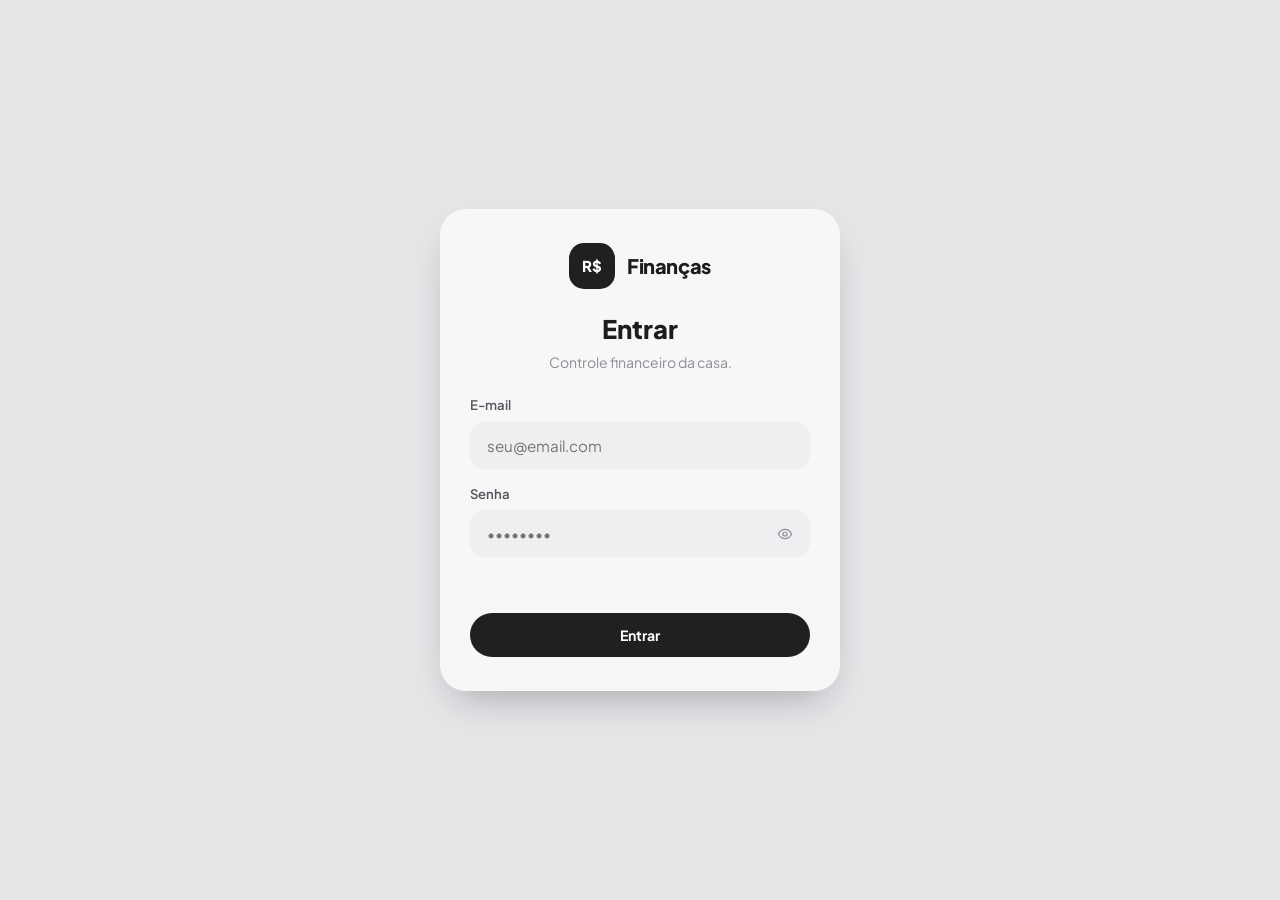
==== cartoes.html @ 2aeaa0dd "Nova identidade visual: pílula escura, painéis arredondados, cartões desenhados Painel no estilo da " ====
<!DOCTYPE html>
<html lang="pt-BR">
<head>
<meta charset="UTF-8">
<meta name="viewport" content="width=device-width, initial-scale=1.0">
<meta name="theme-color" content="#e6e6e9">
<link rel="icon" href="favicon.svg" type="image/svg+xml">
<title>Cartões | Finanças</title>
<script src="js/config.js?v=3"></script>
<script src="js/auth.js?v=3"></script>
<script>AUTH.requireAuth();</script>
<script src="js/theme.js?v=3"></script>
<link rel="stylesheet" href="css/app.css?v=3">
<script src="js/store.js?v=3"></script>
<script src="js/layout.js?v=3"></script>
</head>
<body>
<div class="app">
  <script>UI.sidebar('cartoes');</script>
  <main class="main">
    <script>UI.topbar('Cartões', { mes: true });</script>

    <section class="lanc-topo">
      <div class="lanc-total">
        <span class="lanc-total-rotulo" id="totalRotulo">Total em faturas</span>
        <strong id="totalValor">—</strong>
        <span class="lanc-total-sub" id="totalSub"></span>
      </div>
      <div class="lanc-acoes">
        <button type="button" class="btn btn-lime" id="btnNovo"><svg class="icon-sm"><use href="#i-mais"/></svg>Novo cartão</button>
      </div>
    </section>

    <p class="nota">A fatura do mês soma automaticamente os gastos (fixos e variáveis) pagos com cada cartão. Use o <strong>ajuste</strong> para o que não foi lançado (juros, anuidade, compra de outra pessoa…).</p>

    <section class="cartoes-grid" id="cartoes"></section>

    <section class="panel">
      <div class="panel-head"><h3 id="anoTitulo">Faturas do ano</h3><span class="panel-sub">Cartões + Pix, Dinheiro e Débito</span></div>
      <div class="report-table-wrap"><table class="report-table tabela-ano" id="tabelaAno"></table></div>
    </section>
  </main>
</div>
<script src="js/cartoes.js?v=3"></script>
</body>
</html>
---- css/app.css ----
/* Sistema Financeiro — identidade visual própria (referência "Fenco"): fundo cinza-claro,
   painéis claros bem arredondados, menu em pílula escura só com ícones, destaque azul-lavanda
   e amarelo-claro, gráficos em barras arredondadas. */
@import url('https://fonts.googleapis.com/css2?family=Plus+Jakarta+Sans:wght@400;500;600;700;800&display=swap');

:root{
  --bg:#e6e6e9;
  --painel:#f7f7f8;
  --painel-2:#efeff1;           /* blocos dentro de painéis, campos */
  --linha:#e2e2e6;
  --tinta:#1c1c1f;
  --tinta-2:#55555d;
  --suave:#8d8d96;
  --escuro:#202023;             /* pílula do menu, card escuro, botão principal */
  --escuro-tinta:#ffffff;
  --azul:#7f97d4;
  --azul-forte:#5d76bd;
  --azul-claro:#dfe5f6;
  --amarelo:#e7d88b;
  --amarelo-claro:#f5efd2;
  --rosa:#e7a3a3;
  --verde:#2f9e64;
  --verde-claro:#dcf2e6;
  --vermelho:#d65252;
  --vermelho-claro:#f8e1e1;
  --raio:26px;
  --raio-md:18px;
  --raio-sm:12px;
  --sombra:0 1px 2px rgba(20,20,30,.04), 0 10px 30px -18px rgba(20,20,30,.18);
  --sombra-alta:0 18px 40px -16px rgba(20,20,30,.35);
  color-scheme:light;
}
:root[data-theme="dark"]{
  --bg:#0f0f11;
  --painel:#1a1a1d;
  --painel-2:#232327;
  --linha:#2c2c31;
  --tinta:#f1f1f3;
  --tinta-2:#c3c3cb;
  --suave:#8e8e99;
  --escuro:#2a2a2f;
  --azul:#93a9e6;
  --azul-forte:#adbff0;
  --azul-claro:#262d42;
  --amarelo:#e3d27e;
  --amarelo-claro:#3a3624;
  --verde:#4fd18b;
  --verde-claro:#18352a;
  --vermelho:#ff7f7f;
  --vermelho-claro:#3b2022;
  --sombra:0 1px 2px rgba(0,0,0,.3), 0 10px 30px -18px rgba(0,0,0,.6);
  color-scheme:dark;
}

*{box-sizing:border-box;}
html,body{margin:0;padding:0;}
[hidden]{display:none !important;}
body{font-family:'Plus Jakarta Sans',system-ui,-apple-system,'Segoe UI',sans-serif;background:var(--bg);color:var(--tinta);font-size:15px;line-height:1.4;-webkit-font-smoothing:antialiased;}
h1,h2,h3,h4{margin:0;}
a{color:inherit;text-decoration:none;}
button{font-family:inherit;cursor:pointer;border:none;background:none;color:inherit;padding:0;}
input,select,textarea{font-family:inherit;font-size:.92rem;color:var(--tinta);}
ul,ol{margin:0;}
ul{list-style:none;padding:0;}
dl,dd{margin:0;}
.icon{width:20px;height:20px;flex-shrink:0;}
.icon-sm{width:16px;height:16px;flex-shrink:0;}
:focus-visible{outline:2.5px solid var(--azul-forte);outline-offset:2px;}

/* ================= ESTRUTURA ================= */
.cabecalho{
  position:sticky;top:0;z-index:30;display:flex;align-items:center;justify-content:space-between;gap:16px;
  padding:18px 28px 14px;background:var(--bg);
}
.marca{display:flex;align-items:center;gap:12px;}
.marca-logo{width:46px;height:46px;border-radius:15px;background:var(--escuro);color:#fff;display:flex;align-items:center;justify-content:center;flex-shrink:0;}
.marca-logo svg{width:24px;height:24px;}
.marca-texto{display:flex;flex-direction:column;line-height:1.15;}
.marca-texto small{font-size:.74rem;color:var(--suave);font-weight:500;}
.marca-texto strong{font-size:1.25rem;font-weight:800;letter-spacing:-.02em;}
.cabecalho-acoes{display:flex;align-items:center;gap:10px;}
.btn-redondo{width:44px;height:44px;border-radius:50%;border:1.5px solid var(--tinta);display:flex;align-items:center;justify-content:center;color:var(--tinta);transition:background .15s ease,color .15s ease;}
.btn-redondo:hover{background:var(--tinta);color:var(--bg);}
.avatar{width:46px;height:46px;border-radius:50%;background:var(--escuro);color:#fff;display:flex;align-items:center;justify-content:center;font-weight:800;font-size:1.05rem;flex-shrink:0;}

.app{display:grid;grid-template-columns:96px minmax(0,1fr);align-items:start;min-height:100vh;}
.cabecalho{grid-column:1/-1;}
/* Menu: pílula escura vertical, só ícones (nome aparece ao passar o mouse). */
.sidebar{position:sticky;top:84px;height:calc(100vh - 104px);width:96px;flex-shrink:0;display:flex;flex-direction:column;align-items:center;justify-content:space-between;padding:6px 0 0 28px;z-index:20;}
.pilula{background:var(--escuro);border-radius:999px;padding:8px;display:flex;flex-direction:column;gap:6px;box-shadow:var(--sombra-alta);}
.nav-link{position:relative;width:48px;height:48px;border-radius:50%;display:flex;align-items:center;justify-content:center;color:#b4b4bd;transition:background .15s ease,color .15s ease;}
.nav-link:hover{color:#fff;background:rgba(255,255,255,.08);}
.nav-link.active{background:#fff;color:#1c1c1f;}
.nav-link .icon{width:21px;height:21px;}
.nav-link .dica-nav{position:absolute;left:58px;top:50%;transform:translateY(-50%);background:var(--escuro);color:#fff;font-size:.78rem;font-weight:600;padding:6px 11px;border-radius:9px;white-space:nowrap;opacity:0;pointer-events:none;transition:opacity .15s ease;box-shadow:var(--sombra-alta);}
.nav-link:hover .dica-nav,.nav-link:focus-visible .dica-nav{opacity:1;}

.main{min-width:0;padding:6px 28px 60px 22px;}
.mais-grade{display:grid;grid-template-columns:repeat(3,1fr);gap:10px;}
.mais-item{display:flex;flex-direction:column;align-items:center;gap:8px;padding:16px 8px;border-radius:18px;background:var(--painel-2);font-size:.78rem;font-weight:700;text-align:center;}
.mais-item .icon{width:24px;height:24px;}
.mais-item.is-sair{color:var(--vermelho);background:var(--vermelho-claro);}

/* Título da página (com o seletor de mês à direita, no lugar da fileira de avatares da referência). */
.topbar{display:flex;align-items:center;justify-content:space-between;gap:16px;flex-wrap:wrap;margin-bottom:22px;}
.topbar-title h1{font-size:2.3rem;font-weight:800;letter-spacing:-.03em;line-height:1.1;}
.topbar-title h1 em{font-style:normal;color:var(--azul);}
.topbar-title p{margin:6px 0 0;color:var(--suave);font-size:.92rem;}
.topbar-actions{display:flex;align-items:center;gap:12px;flex-wrap:wrap;}

.mes-seletor{display:flex;align-items:center;gap:4px;background:var(--painel);border-radius:999px;padding:6px;box-shadow:var(--sombra);}
.mes-btn{width:40px;height:40px;border-radius:50%;display:flex;align-items:center;justify-content:center;color:var(--tinta-2);}
.mes-btn:hover{background:var(--painel-2);color:var(--tinta);}
.mes-atual{position:relative;min-width:140px;text-align:center;font-weight:700;font-size:.95rem;cursor:pointer;padding:0 6px;}
.mes-atual input{position:absolute;inset:0;opacity:0;cursor:pointer;width:100%;}

.pessoas-pilula{display:flex;align-items:center;gap:6px;background:var(--painel);border-radius:999px;padding:6px 8px;box-shadow:var(--sombra);}
.pessoa-bolha{width:40px;height:40px;border-radius:50%;display:flex;align-items:center;justify-content:center;font-weight:800;font-size:.9rem;color:#1c1c1f;border:2.5px solid var(--painel);}
.pessoa-bolha + .pessoa-bolha{margin-left:-14px;}

/* Barra inferior (celular) */
.nav-baixo{display:none;}

/* ================= PAINÉIS ================= */
.panel{background:var(--painel);border-radius:var(--raio);padding:24px;box-shadow:var(--sombra);min-width:0;}
.main > .panel,.main > section{margin-bottom:18px;}
.panel-head{display:flex;flex-wrap:wrap;align-items:center;justify-content:space-between;gap:10px;margin-bottom:18px;}
.panel-head h3{font-size:1.02rem;font-weight:700;}
.panel-sub{font-size:.78rem;color:var(--suave);font-weight:500;}
.plain-link{font-size:.8rem;color:var(--suave);font-weight:700;}
.plain-link:hover{color:var(--tinta);}
.grid-2{display:grid;grid-template-columns:1.5fr 1fr;gap:18px;}
.grid-2 > *{min-width:0;}
.grid-2-igual{grid-template-columns:1fr 1fr;}
.nota{font-size:.86rem;color:var(--tinta-2);margin:0 0 14px;line-height:1.55;}
.vazio-curto{font-size:.85rem;color:var(--suave);margin:4px 0;}
.vazio-curto a{color:var(--tinta);text-decoration:underline;}
.txt-verde{color:var(--verde);}
.txt-vermelho{color:var(--vermelho);}
.forte{font-weight:700;}
.sub-titulo{font-size:.76rem;font-weight:700;text-transform:uppercase;letter-spacing:.05em;color:var(--suave);margin:4px 0 10px;}
.botoes-linha{display:flex;flex-wrap:wrap;gap:10px;margin-top:10px;}
.empty-state{display:flex;flex-direction:column;align-items:center;justify-content:center;gap:14px;padding:56px 20px;color:var(--suave);text-align:center;font-size:.9rem;}
.empty-state .icon{width:40px;height:40px;color:var(--linha);}
.empty-state strong{color:var(--tinta);}

/* Cards de número (telas internas) */
.stat-grid{display:grid;grid-template-columns:repeat(4,1fr);gap:18px;margin-bottom:18px;}
.stat-card{background:var(--painel);border-radius:var(--raio);padding:22px;box-shadow:var(--sombra);display:flex;flex-direction:column;gap:14px;min-height:150px;color:inherit;}
.stat-card.is-accent{background:var(--escuro);color:#fff;}
.stat-card.is-accent .stat-label,.stat-card.is-accent .stat-sub{color:#a9a9b3;}
.stat-card.is-clickable{transition:transform .15s ease;}
.stat-card.is-clickable:hover{transform:translateY(-3px);}
.stat-icon{width:44px;height:44px;border-radius:50%;display:flex;align-items:center;justify-content:center;background:var(--painel-2);color:var(--tinta);}
.stat-card.is-accent .stat-icon{background:#fff;color:#1c1c1f;}
.stat-icon.is-blue{background:var(--azul-claro);color:var(--azul-forte);}
.stat-icon.is-green{background:var(--verde-claro);color:var(--verde);}
.stat-icon.is-red{background:var(--vermelho-claro);color:var(--vermelho);}
.stat-value{font-size:1.6rem;font-weight:800;letter-spacing:-.02em;}
.stat-label{font-size:.82rem;color:var(--suave);font-weight:500;}
.stat-sub{font-size:.74rem;color:var(--suave);font-weight:600;margin-top:2px;}
.stat-sub.is-ok{color:var(--verde);}
.stat-sub.is-pending{color:var(--vermelho);}

/* ================= BOTÕES E CAMPOS ================= */
.btn{display:inline-flex;align-items:center;justify-content:center;gap:8px;padding:12px 22px;border-radius:999px;font-weight:700;font-size:.88rem;transition:transform .15s ease,box-shadow .15s ease,background .15s ease;min-height:44px;}
.btn:hover{transform:translateY(-1px);}
.btn-primary,.btn-lime{background:var(--escuro);color:#fff;}
:root[data-theme="dark"] .btn-lime{background:var(--azul);color:#14161d;}
.btn-outline{background:var(--painel);color:var(--tinta);border:1.5px solid var(--linha);}
.btn-outline:hover{border-color:var(--tinta);}
.btn-danger{background:var(--vermelho-claro);color:var(--vermelho);}
.btn-claro{background:#fff;color:#1c1c1f;}
.btn-sm{padding:8px 16px;font-size:.8rem;min-height:38px;}
.btn:disabled{opacity:.5;cursor:not-allowed;transform:none;}
.link-btn{font-weight:700;text-decoration:underline;color:var(--tinta);}

.field{display:flex;flex-direction:column;gap:7px;font-size:.82rem;font-weight:600;color:var(--tinta-2);}
.field input,.field select,.field textarea{padding:13px 16px;border-radius:14px;border:1.5px solid transparent;background:var(--painel-2);font-size:.95rem;transition:border-color .15s ease,background .15s ease;}
.field input:focus,.field select:focus,.field textarea:focus{outline:none;border-color:var(--azul);background:var(--painel);}
.field-full{grid-column:1/-1;}
.field-hint{font-size:.74rem;color:var(--suave);font-weight:500;}
.form-grid{display:grid;grid-template-columns:1fr 1fr;gap:16px;}
.checkbox-field{display:flex;align-items:center;gap:10px;font-weight:600;font-size:.9rem;}
.checkbox-field input{width:18px;height:18px;accent-color:var(--azul-forte);}
.form-actions{display:flex;flex-wrap:wrap;align-items:center;justify-content:space-between;gap:10px;}
.form-actions-right{display:flex;flex-wrap:wrap;gap:10px;margin-left:auto;}
.password-field{position:relative;}
.password-field input{width:100%;padding-right:46px;}
.password-toggle{position:absolute;right:8px;top:50%;transform:translateY(-50%);width:34px;height:34px;border-radius:50%;display:flex;align-items:center;justify-content:center;color:var(--suave);}

.scope-toggle{display:inline-flex;background:var(--painel);border-radius:999px;padding:4px;gap:2px;box-shadow:var(--sombra);}
.scope-btn{padding:9px 18px;border-radius:999px;font-size:.82rem;font-weight:700;color:var(--suave);}
.scope-btn.active{background:var(--escuro);color:#fff;}

/* ================= COMPONENTES DO PAINEL ================= */
.painel-grade{display:grid;grid-template-columns:1.25fr 1fr 1fr;gap:18px;margin-bottom:18px;}
.painel-grade-2{display:grid;grid-template-columns:1.25fr 1fr;gap:18px;margin-bottom:18px;}
.painel-grade > *,.painel-grade-2 > *{min-width:0;}
.painel-grade > .panel{display:flex;flex-direction:column;}
.painel-grade .saldo-baixo{margin-top:auto;}
.painel-grade .medidor{margin-top:auto;}
.coluna{display:flex;flex-direction:column;gap:18px;min-width:0;}

.saldo-valor{display:flex;align-items:baseline;gap:10px;flex-wrap:wrap;margin:-4px 0 16px;}
.saldo-valor strong{font-size:2.3rem;font-weight:800;letter-spacing:-.03em;line-height:1;}
.saldo-valor span{font-size:.78rem;color:var(--suave);}
.saldo-baixo{display:flex;align-items:flex-end;justify-content:space-between;gap:16px;}
.saldo-tendencia{display:flex;flex-direction:column;gap:6px;font-size:.76rem;color:var(--suave);max-width:140px;}
.saldo-tendencia svg{width:70px;height:26px;color:var(--tinta-2);}
.variacao{display:inline-flex;align-items:center;gap:6px;font-weight:700;color:var(--tinta);font-size:.8rem;}
.variacao i{width:22px;height:22px;border-radius:50%;border:1.5px solid currentColor;display:inline-flex;align-items:center;justify-content:center;font-style:normal;font-size:.72rem;}
.variacao.is-baixa{color:var(--vermelho);}
.variacao.is-alta{color:var(--verde);}

/* Barras arredondadas (pílulas) */
.pilulas{display:flex;align-items:flex-end;gap:9px;height:96px;}
.pilula-col{display:flex;flex-direction:column;align-items:center;gap:6px;flex:1;min-width:22px;height:100%;justify-content:flex-end;cursor:default;}
.pilula-barra{width:100%;max-width:24px;border-radius:999px;background:var(--azul);opacity:.55;min-height:8px;transition:height .4s ease;}
.pilula-col.is-atual .pilula-barra{opacity:1;background:var(--azul-forte);}
.pilula-col span{font-size:.68rem;color:var(--suave);font-weight:600;}

/* Gráfico do ano: par de pílulas por mês */
.ano-grafico{display:flex;align-items:flex-end;gap:10px;height:220px;padding-top:10px;}
.ano-mes{flex:1;display:flex;flex-direction:column;align-items:center;gap:8px;height:100%;justify-content:flex-end;min-width:0;cursor:pointer;border-radius:14px;padding:6px 0;}
.ano-mes:hover{background:var(--painel-2);}
.ano-mes.is-atual{background:var(--painel-2);}
.ano-par{display:flex;align-items:flex-end;gap:4px;height:100%;width:100%;justify-content:center;}
.ano-par i{display:block;width:40%;max-width:16px;border-radius:999px;min-height:6px;}
.ano-par i.r{background:var(--azul);}
.ano-par i.d{background:var(--amarelo);}
.ano-mes span{font-size:.7rem;color:var(--suave);font-weight:600;}
.legenda-linha{display:flex;gap:16px;flex-wrap:wrap;font-size:.78rem;color:var(--tinta-2);font-weight:600;}
.legenda-linha i{display:inline-block;width:10px;height:10px;border-radius:50%;margin-right:6px;vertical-align:-1px;}

/* Medidor meia-lua */
.medidor{position:relative;width:100%;max-width:230px;margin:6px auto 0;}
.medidor svg{width:100%;display:block;}
.medidor-centro{position:absolute;left:0;right:0;bottom:2px;text-align:center;}
.medidor-centro strong{display:block;font-size:2rem;font-weight:800;letter-spacing:-.03em;line-height:1;}
.medidor-centro span{font-size:.76rem;color:var(--suave);}
.legenda-pontos{display:flex;flex-direction:column;gap:5px;font-size:.78rem;color:var(--tinta-2);margin-bottom:6px;}
.legenda-pontos i{display:inline-block;width:8px;height:8px;border-radius:50%;margin-right:8px;}

/* Últimos lançamentos */
.ultimos li{display:flex;align-items:center;gap:14px;padding:11px 0;}
.ultimos li + li{border-top:1px solid var(--linha);}
.ultimo-icone{width:44px;height:44px;border-radius:50%;background:var(--painel-2);display:flex;align-items:center;justify-content:center;font-size:1.15rem;flex-shrink:0;}
.ultimo-info{flex:1;min-width:0;display:flex;flex-direction:column;gap:2px;}
.ultimo-info strong{font-size:.95rem;font-weight:700;overflow:hidden;text-overflow:ellipsis;white-space:nowrap;}
.ultimo-info span{font-size:.75rem;color:var(--suave);}
.ultimo-valor{font-weight:800;font-size:1rem;white-space:nowrap;}
.ultimo-valor.is-receita{color:var(--verde);}

/* Despesas & receitas (percentuais + barras) */
.dr-numeros{display:flex;justify-content:space-between;gap:10px;margin-bottom:14px;}
.dr-numeros strong{display:block;font-size:2.1rem;font-weight:800;letter-spacing:-.03em;line-height:1.05;}
.dr-numeros span{font-size:.76rem;color:var(--suave);}
.dr-numeros > div:last-child{text-align:right;}
.dr-barras{display:flex;gap:8px;height:20px;}
.dr-barras i{display:block;border-radius:999px;min-width:14px;}

/* Card escuro (reserva) */
.card-escuro{background:var(--escuro);color:#fff;border-radius:var(--raio);padding:20px 22px;display:flex;align-items:center;justify-content:space-between;gap:14px;box-shadow:var(--sombra-alta);}
.card-escuro-texto{display:flex;gap:14px;align-items:center;min-width:0;}
.card-escuro-texto svg{width:26px;height:26px;flex-shrink:0;}
.card-escuro strong{display:block;font-size:1.02rem;}
.card-escuro span{font-size:.76rem;color:#a9a9b3;}

/* Listas com barras (categorias, pessoas, formas) */
.barras{display:flex;flex-direction:column;gap:16px;}
.barra-topo{display:flex;align-items:center;justify-content:space-between;gap:10px;font-size:.9rem;margin-bottom:8px;}
.barra-topo span{display:flex;align-items:center;gap:9px;min-width:0;}
.barra-topo strong{white-space:nowrap;}
.barra-item.is-simples .barra-topo{margin-bottom:0;padding-top:12px;border-top:1px solid var(--linha);}
.barra-trilho{height:12px;border-radius:999px;background:var(--painel-2);overflow:hidden;}
.barra-trilho.is-escuro{background:rgba(255,255,255,.22);height:8px;}
.barra-cheia{height:100%;border-radius:999px;background:var(--azul);transition:width .4s ease;}
.barra-trilho.is-escuro .barra-cheia{background:#fff;}
.barra-cheia.is-verde{background:var(--amarelo);}
.barra-cheia.is-alerta{background:var(--vermelho) !important;}
.barra-rodape{font-size:.74rem;color:var(--suave);margin-top:6px;}
.mini-avatar{width:28px;height:28px;border-radius:50%;background:var(--azul-claro);color:var(--azul-forte);display:inline-flex;align-items:center;justify-content:center;font-size:.74rem;font-weight:800;flex-shrink:0;}
.total-linha{display:flex;justify-content:space-between;font-weight:700;padding:12px 16px;background:var(--painel-2);border-radius:14px;font-size:.92rem;}

.resumo-grid{display:grid;grid-template-columns:repeat(auto-fill,minmax(190px,1fr));gap:10px;}
.resumo-item{display:flex;flex-direction:column;gap:4px;background:var(--painel-2);border-radius:var(--raio-md);padding:15px 18px;}
.resumo-item span{font-size:.76rem;color:var(--suave);font-weight:600;}
.resumo-item strong{font-size:1.15rem;font-weight:800;}
.resumo-item.is-verde strong{color:var(--verde);}
.resumo-item.is-vermelho strong{color:var(--vermelho);}
.resumo-item.is-destaque{background:var(--escuro);}
.resumo-item.is-destaque span{color:#a9a9b3;}
.resumo-item.is-destaque strong{color:#fff;}

.aviso-vazio{display:flex;flex-wrap:wrap;align-items:center;justify-content:space-between;gap:12px 20px;background:var(--painel);border:1.5px dashed var(--linha);border-radius:var(--raio);padding:18px 22px;margin-bottom:18px;}
.aviso-vazio strong{display:block;font-size:.95rem;}
.aviso-vazio span{font-size:.84rem;color:var(--suave);}
.aviso-acoes{display:flex;gap:8px;flex-wrap:wrap;}
.aviso-inline{background:var(--amarelo-claro);color:var(--tinta);border-radius:14px;padding:12px 16px;font-size:.84rem;}
.aviso-ok{background:var(--verde-claro);color:var(--verde);border-radius:14px;padding:13px 16px;font-weight:700;font-size:.9rem;}
.aviso-ok a{text-decoration:underline;}

/* ================= CARTÕES (desenho de cartão de verdade) ================= */
.cc{position:relative;aspect-ratio:1.586;width:100%;border-radius:22px;padding:7% 7.5%;display:flex;flex-direction:column;justify-content:space-between;overflow:hidden;color:#fff;isolation:isolate;box-shadow:0 18px 30px -18px rgba(20,20,40,.55);font-family:'Plus Jakarta Sans',sans-serif;container-type:inline-size;}
.cc::before,.cc::after{content:'';position:absolute;border-radius:50%;z-index:-1;}
.cc-topo,.cc-base{display:flex;align-items:flex-start;justify-content:space-between;gap:8px;}
.cc-base{align-items:flex-end;}
.cc-emissor{font-size:6.2cqw;font-weight:800;letter-spacing:-.02em;line-height:1;}
.cc-emissor small{display:block;font-size:3.2cqw;font-weight:600;letter-spacing:.02em;opacity:.85;margin-top:3px;}
.cc-tag{font-size:3cqw;font-weight:700;letter-spacing:.12em;text-transform:uppercase;opacity:.9;}
.cc-chip{width:13cqw;height:10cqw;border-radius:2.2cqw;background:linear-gradient(135deg,#f4dc8a 0%,#d9b450 45%,#f3d983 55%,#c79c33 100%);position:relative;margin-top:2cqw;}
.cc-chip::after{content:'';position:absolute;inset:22% 30%;border:1px solid rgba(110,80,10,.45);border-radius:2px;}
.cc-numero{font-size:5.4cqw;letter-spacing:.14em;font-weight:600;word-spacing:.4em;opacity:.95;font-variant-numeric:tabular-nums;}
.cc-info{display:flex;flex-direction:column;gap:1.5cqw;min-width:0;}
.cc-info small{font-size:3cqw;opacity:.75;font-weight:600;}
.cc-info strong{font-size:4.6cqw;font-weight:700;white-space:nowrap;overflow:hidden;text-overflow:ellipsis;}
.cc-bandeira{flex-shrink:0;display:flex;align-items:center;}
.cc-master{display:flex;}
.cc-master i{width:9cqw;height:9cqw;border-radius:50%;display:block;}
.cc-master i:first-child{background:#eb001b;}
.cc-master i:last-child{background:#f79e1b;margin-left:-3.6cqw;opacity:.92;}
.cc-visa{font-size:8cqw;font-weight:800;font-style:italic;letter-spacing:-.03em;line-height:1;}
.cc-elo{font-size:6.5cqw;font-weight:800;letter-spacing:-.02em;}

/* Nubank — roxo */
.cc-nubank{background:linear-gradient(135deg,#9a24e4 0%,#820ad1 45%,#5f0597 100%);}
.cc-nubank::before{width:90%;height:150%;right:-45%;top:-30%;background:rgba(255,255,255,.07);}
.cc-nubank .cc-emissor{font-size:9.5cqw;letter-spacing:-.05em;font-weight:800;}
/* Ourocard — amarelo do Banco do Brasil com azul */
.cc-ourocard{background:linear-gradient(135deg,#ffe94a 0%,#f8d81c 50%,#e9c100 100%);color:#2a3a8f;}
.cc-ourocard::before{width:80%;height:140%;left:-30%;bottom:-70%;background:rgba(70,94,255,.12);}
.cc-ourocard::after{width:40%;height:65%;right:-12%;top:-20%;background:rgba(255,255,255,.35);}
.cc-ourocard .cc-visa{color:#1a2a7a;}
/* Smiles Gold — dourado metálico com laranja Smiles */
.cc-smiles{background:linear-gradient(130deg,#b8862c 0%,#e7c46f 30%,#f6e2a3 48%,#d4a74c 66%,#9e7020 100%);color:#3a2a08;}
.cc-smiles::before{width:120%;height:60%;left:-10%;top:30%;background:rgba(255,255,255,.18);transform:rotate(-12deg);border-radius:40%;}
.cc-smiles .cc-emissor{color:#ff6a00;font-size:8.5cqw;text-transform:lowercase;letter-spacing:-.04em;}
.cc-smiles .cc-emissor small{color:#5a420f;text-transform:none;}
.cc-smiles .cc-tag{color:#4a3408;}
/* Azul (padrão da referência) */
.cc-azul{background:linear-gradient(135deg,#9db1e4 0%,#7f97d4 55%,#6a83c5 100%);}
.cc-azul::before{width:95%;height:150%;right:-40%;top:-40%;background:rgba(255,255,255,.14);}
.cc-azul::after{width:70%;height:110%;right:-25%;top:25%;background:rgba(255,255,255,.1);}
/* Grafite */
.cc-grafite{background:linear-gradient(135deg,#3a3a40 0%,#202023 100%);}
.cc-grafite::before{width:90%;height:150%;right:-45%;top:-30%;background:rgba(255,255,255,.06);}

.cc-carrossel{display:flex;flex-direction:column;gap:12px;height:100%;}
.cc-carrossel .cc{flex:0 0 auto;}
.cc-pontos{display:flex;justify-content:center;gap:6px;}
.cc-pontos button{width:8px;height:8px;border-radius:999px;background:var(--linha);transition:width .2s ease,background .2s ease;}
.cc-pontos button.ativo{width:22px;background:var(--tinta);}

.cartoes-grid,.metas-grid{display:grid;grid-template-columns:repeat(auto-fill,minmax(310px,1fr));gap:18px;margin-bottom:18px;}
.cartoes-vazio{grid-column:1/-1;}
.cartao-card{background:var(--painel);border-radius:var(--raio);box-shadow:var(--sombra);padding:14px 14px 18px;display:flex;flex-direction:column;gap:16px;}
.cartao-uso{padding:0 6px;display:flex;flex-direction:column;gap:7px;}
.cartao-uso-topo{display:flex;justify-content:space-between;font-size:.8rem;color:var(--suave);font-weight:600;}
.cartao-detalhe{padding:0 6px;display:flex;flex-direction:column;gap:9px;}
.cartao-detalhe div,.meta-numeros div{display:flex;justify-content:space-between;gap:10px;font-size:.86rem;}
.cartao-detalhe dt,.meta-numeros dt{color:var(--suave);}
.cartao-detalhe dd,.meta-numeros dd{font-weight:700;}
.cartao-acoes{display:flex;flex-wrap:wrap;gap:8px;padding:0 6px;}
.estilos-cartao{display:grid;grid-template-columns:repeat(auto-fill,minmax(96px,1fr));gap:10px;}
.estilo-opcao{border:2px solid transparent;border-radius:16px;padding:4px;cursor:pointer;display:flex;flex-direction:column;gap:5px;font-size:.72rem;font-weight:700;text-align:center;color:var(--tinta-2);}
.estilo-opcao input{position:absolute;opacity:0;pointer-events:none;}
.estilo-opcao .cc{border-radius:10px;padding:8%;box-shadow:none;}
.estilo-opcao:has(input:checked){border-color:var(--azul-forte);color:var(--tinta);}

/* ================= LANÇAMENTOS ================= */
.lanc-topo{display:flex;flex-wrap:wrap;align-items:flex-end;justify-content:space-between;gap:16px;margin-bottom:18px;}
.lanc-total{display:flex;flex-direction:column;gap:3px;}
.lanc-total-rotulo{font-size:.82rem;color:var(--suave);font-weight:600;}
.lanc-total strong{font-size:2.2rem;font-weight:800;letter-spacing:-.03em;line-height:1.1;}
.lanc-total-sub{font-size:.8rem;color:var(--suave);}
.lanc-acoes{display:flex;flex-wrap:wrap;align-items:center;gap:10px;}
.grupo{padding:20px 20px 8px;}
.grupo + .grupo{margin-top:14px;}
.grupo-head{display:flex;align-items:center;gap:13px;margin-bottom:6px;}
.grupo-icone{width:46px;height:46px;border-radius:50%;background:var(--painel-2);display:flex;align-items:center;justify-content:center;font-size:1.2rem;flex-shrink:0;}
.grupo-icone.is-avatar{background:var(--azul-claro);color:var(--azul-forte);font-size:.95rem;font-weight:800;}
.grupo-nome{flex:1;min-width:0;display:flex;flex-direction:column;}
.grupo-nome strong{font-size:1rem;}
.grupo-nome span{font-size:.75rem;color:var(--suave);}
.grupo-total{font-size:1.15rem;font-weight:800;white-space:nowrap;}
.lanc-lista li + li{border-top:1px solid var(--linha);}
.lanc-item{width:100%;display:flex;align-items:center;gap:12px;padding:12px 6px;text-align:left;border-radius:14px;min-height:58px;}
.lanc-item:hover{background:var(--painel-2);}
.lanc-desc{flex:1;min-width:0;display:flex;flex-direction:column;gap:2px;}
.lanc-desc strong{font-size:.92rem;font-weight:600;overflow:hidden;text-overflow:ellipsis;white-space:nowrap;}
.lanc-desc span{font-size:.75rem;color:var(--suave);}
.lanc-valor{font-weight:800;white-space:nowrap;font-variant-numeric:tabular-nums;}
.lanc-editar{color:var(--linha);}
.lanc-item:hover .lanc-editar{color:var(--tinta-2);}

/* ================= TABELAS ================= */
.report-table-wrap{overflow-x:auto;-webkit-overflow-scrolling:touch;}
.report-table{width:100%;border-collapse:collapse;font-size:.86rem;}
.report-table th{text-align:left;padding:10px 12px;color:var(--suave);font-weight:700;font-size:.72rem;text-transform:uppercase;letter-spacing:.04em;border-bottom:1.5px solid var(--linha);white-space:nowrap;}
.report-table td{padding:12px;border-bottom:1px solid var(--linha);}
.report-table tbody tr:last-child td{border-bottom:none;}
.report-table tfoot td{font-weight:800;border-top:1.5px solid var(--linha);}
.report-table .num{text-align:right;font-variant-numeric:tabular-nums;}
.report-empty{text-align:center;color:var(--suave);padding:30px 14px !important;}
.tabela-ano{min-width:980px;}
.tabela-ano th,.tabela-ano td{padding:11px 9px;white-space:nowrap;}
.tabela-ano td.num{color:var(--suave);}
.tabela-ano td.tem-valor,.tabela-ano td.forte{color:var(--tinta);}
.tabela-ano td[data-mes]{cursor:pointer;border-radius:8px;}
.tabela-ano td[data-mes]:hover{background:var(--azul-claro);}
.col-nome{font-weight:700;position:sticky;left:0;background:var(--painel);z-index:1;}
.tabela-reserva{min-width:560px;}
.tabela-reserva tr.is-projecao td{color:var(--suave);}
.tabela-reserva tr.is-atual td{background:var(--azul-claro);}
.tag{display:inline-block;font-size:.62rem;font-weight:800;text-transform:uppercase;letter-spacing:.04em;background:var(--painel-2);color:var(--suave);padding:3px 8px;border-radius:999px;margin-left:6px;vertical-align:middle;}
.input-tabela{width:116px;text-align:right;padding:9px 12px;border-radius:12px;border:1.5px solid transparent;background:var(--painel-2);font-variant-numeric:tabular-nums;}
.input-tabela:focus{outline:none;border-color:var(--azul);background:var(--painel);}

/* ================= OUTRAS TELAS ================= */
.meta-card{display:flex;flex-direction:column;gap:14px;}
.meta-numeros{display:grid;grid-template-columns:1fr 1fr;gap:9px 20px;}
.form-linha{margin-bottom:16px;}
.progresso-meta{display:flex;flex-direction:column;gap:7px;font-size:.82rem;color:var(--suave);font-weight:600;}
.progresso-meta .barra-trilho{height:16px;}
.calc{margin-bottom:16px;}
.calc-resultado{background:var(--escuro);color:#fff;border-radius:var(--raio-md);padding:20px 22px;display:flex;flex-direction:column;gap:4px;}
.calc-resultado span{font-size:.8rem;color:#a9a9b3;font-weight:600;}
.calc-resultado strong{font-size:1.8rem;font-weight:800;color:var(--amarelo);}
.calc-resultado small{font-size:.78rem;color:#cfcfd6;}
.dicas{padding-left:20px;display:flex;flex-direction:column;gap:12px;font-size:.9rem;line-height:1.6;color:var(--tinta-2);}
.dicas strong{color:var(--tinta);}
.arquivo-btn{cursor:pointer;}
.previa{margin-top:16px;display:flex;flex-direction:column;gap:12px;}
.previa .report-table{min-width:520px;}
.lista-edit{display:flex;flex-direction:column;gap:8px;margin-bottom:12px;}
.lista-edit li{display:flex;align-items:center;gap:8px;}
.lista-edit input:not(.input-emoji),.linha-add input:not(.input-emoji),.linha-add select{flex:1;min-width:0;padding:11px 14px;border-radius:12px;border:1.5px solid transparent;background:var(--painel-2);}
.lista-edit input:focus,.linha-add input:focus,.linha-add select:focus{outline:none;border-color:var(--azul);background:var(--painel);}
.input-emoji{width:48px;flex:0 0 48px;text-align:center;padding:10px 4px;border-radius:12px;border:1.5px solid transparent;background:var(--painel-2);font-size:1.05rem;}
.uso{font-size:.72rem;color:var(--suave);min-width:22px;text-align:right;}
.icon-btn-mini{width:36px;height:36px;border-radius:50%;color:var(--suave);font-weight:700;}
.icon-btn-mini:hover{background:var(--painel-2);color:var(--tinta);}
.icon-remove{width:36px;height:36px;border-radius:50%;display:inline-flex;align-items:center;justify-content:center;color:var(--suave);vertical-align:middle;}
.icon-remove:hover{background:var(--vermelho-claro);color:var(--vermelho);}
.linha-add{display:flex;gap:8px;flex-wrap:wrap;}
.linha-add select{flex:0 0 auto;}
.linha-tema{margin-top:18px;}
.zona-perigo{border:1.5px solid var(--vermelho-claro);}

/* ================= JANELA, AVISO, BOTÃO FLUTUANTE ================= */
.modal-overlay{position:fixed;inset:0;background:rgba(15,15,20,.45);display:none;align-items:center;justify-content:center;z-index:400;padding:20px;backdrop-filter:blur(2px);}
.modal-overlay.open{display:flex;}
.modal-card{position:relative;background:var(--painel);border-radius:var(--raio);padding:26px;max-width:560px;width:100%;max-height:90vh;overflow-y:auto;box-shadow:var(--sombra-alta);}
.modal-card.is-wide{max-width:820px;}
.modal-head{margin-bottom:18px;}
.modal-head h3{font-size:1.15rem;padding-right:40px;}
.notif-popup-close{position:absolute;top:18px;right:18px;width:38px;height:38px;border-radius:50%;display:flex;align-items:center;justify-content:center;color:var(--suave);font-size:1.3rem;background:var(--painel-2);}
.notif-popup-close:hover{color:var(--tinta);}
.modal-row{display:flex;align-items:center;justify-content:space-between;gap:10px;padding:12px 0;border-bottom:1px solid var(--linha);font-size:.9rem;}
.modal-row:last-child{border-bottom:none;}
.modal-row-info{display:flex;flex-direction:column;gap:2px;min-width:0;}
.modal-row-info span{font-size:.76rem;color:var(--suave);}
.modal-row-value{font-weight:700;white-space:nowrap;}
.modal-total-row{display:flex;align-items:center;justify-content:space-between;font-weight:800;padding:12px 16px;background:var(--painel-2);border-radius:14px;margin-top:8px;gap:12px;}
.form-lanc{display:flex;flex-direction:column;gap:16px;}
.campo-valor input{font-size:1.7rem !important;font-weight:800;padding:15px 18px !important;letter-spacing:-.02em;}
.toast{position:fixed;bottom:28px;left:50%;transform:translateX(-50%) translateY(20px);background:var(--escuro);color:#fff;padding:13px 22px;border-radius:999px;font-size:.86rem;font-weight:600;opacity:0;pointer-events:none;transition:opacity .25s ease,transform .25s ease;z-index:500;box-shadow:var(--sombra-alta);max-width:calc(100vw - 32px);text-align:center;}
.toast.show{opacity:1;transform:translateX(-50%) translateY(0);}
.fab{display:none;position:fixed;right:18px;width:58px;height:58px;border-radius:50%;background:var(--azul-forte);color:#fff;box-shadow:0 12px 26px -8px rgba(60,80,150,.6);align-items:center;justify-content:center;z-index:41;}
.fab .icon{width:26px;height:26px;}

/* ================= LOGIN ================= */
.auth-page{min-height:100vh;display:flex;align-items:center;justify-content:center;padding:20px;}
.auth-card{width:100%;max-width:400px;background:var(--painel);border-radius:var(--raio);padding:34px 30px;box-shadow:var(--sombra-alta);}
.auth-card .brand{display:flex;align-items:center;gap:12px;justify-content:center;margin-bottom:22px;}
.brand-mark{width:46px;height:46px;border-radius:15px;background:var(--escuro);color:#fff;display:flex;align-items:center;justify-content:center;font-weight:800;}
.brand-name{font-size:1.25rem;font-weight:800;letter-spacing:-.02em;}
.auth-card h1{font-size:1.6rem;text-align:center;margin:0 0 6px;font-weight:800;}
.auth-card p.auth-sub{font-size:.88rem;color:var(--suave);text-align:center;margin:0 0 24px;}
.auth-form{display:flex;flex-direction:column;gap:16px;}
.auth-submit{width:100%;margin-top:6px;}
.auth-msg{font-size:.84rem;text-align:center;min-height:18px;color:var(--vermelho);font-weight:600;margin:0;}

/* ================= RESPONSIVO ================= */
@media (max-width:1200px){
  .painel-grade{grid-template-columns:1fr 1fr;}
  .painel-grade > .cartao-destaque{grid-column:auto;}
}
@media (max-width:1080px){
  .stat-grid{grid-template-columns:repeat(2,1fr);}
  .grid-2,.painel-grade-2{grid-template-columns:1fr;}
}
@media (max-width:860px){
  .grid-2-igual,.painel-grade{grid-template-columns:1fr;}
  .app{grid-template-columns:minmax(0,1fr);}
  .sidebar{display:none;}
  .main{padding:4px 16px 120px;}
  .cabecalho{padding:14px 16px 10px;}
  .cabecalho .btn-redondo.so-desktop{display:none;}
  /* Celular: menu vira uma pílula escura flutuando embaixo. */
  .nav-baixo{display:flex;position:fixed;left:50%;transform:translateX(-50%);bottom:calc(14px + env(safe-area-inset-bottom,0px));z-index:40;background:var(--escuro);border-radius:999px;padding:7px;gap:4px;box-shadow:var(--sombra-alta);}
  .nav-baixo .nav-link{width:50px;height:50px;}
  .nav-baixo .dica-nav{display:none;}
  .fab{display:flex;bottom:calc(88px + env(safe-area-inset-bottom,0px));}
  .lanc-acoes #btnNovo{display:none;}
  .form-grid{grid-template-columns:1fr;}
}
@media (max-width:640px){
  .topbar-title h1{font-size:1.75rem;}
  .topbar-actions,.mes-seletor{width:100%;}
  .mes-seletor{justify-content:space-between;}
  .stat-grid{gap:12px;}
  .stat-card{padding:16px;min-height:auto;gap:10px;}
  .stat-value{font-size:1.1rem;}
  .panel{padding:18px;border-radius:22px;}
  .saldo-valor strong{font-size:1.9rem;}
  .lanc-total strong{font-size:1.8rem;}
  .lanc-acoes{width:100%;}
  .meta-numeros{grid-template-columns:1fr;}
  .cartoes-grid,.metas-grid{grid-template-columns:1fr;}
  .form-actions-right{width:100%;margin-left:0;}
  .form-actions-right .btn,.form-actions > .btn{width:100%;}
  .modal-overlay{align-items:flex-end;padding:0;}
  .modal-card{max-width:none;border-radius:26px 26px 0 0;max-height:92vh;padding:22px 18px calc(22px + env(safe-area-inset-bottom,0px));}
  .resumo-grid{grid-template-columns:1fr 1fr;}
  .resumo-item strong{font-size:1rem;}
  .ano-grafico{gap:4px;height:180px;}
  .pessoas-pilula{display:none;}
  .marca-texto small{display:none;}
}
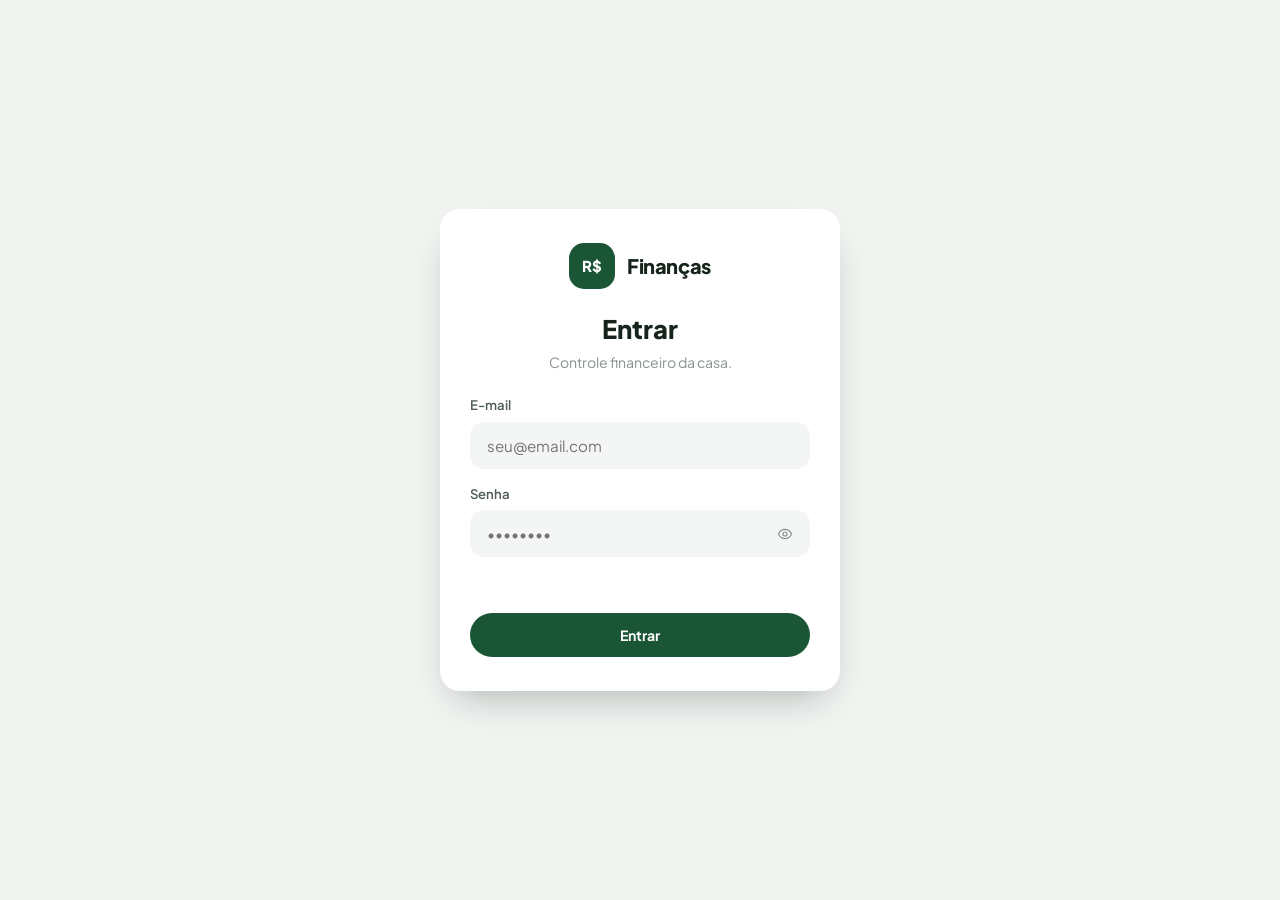
==== commit 08e0920d: "Novo layout (verde, menu lateral com grupos) e datas de fatura nas configurações - Visão geral: sald" ====
--- a/cartoes.html
+++ b/cartoes.html
@@ -2,17 +2,24 @@
 <html lang="pt-BR">
 <head>
 <meta charset="UTF-8">
-<meta name="viewport" content="width=device-width, initial-scale=1.0">
-<meta name="theme-color" content="#e6e6e9">
+<meta name="viewport" content="width=device-width, initial-scale=1.0, viewport-fit=cover">
+<meta name="theme-color" content="#16472e">
 <link rel="icon" href="favicon.svg" type="image/svg+xml">
+<link rel="manifest" href="manifest.webmanifest">
+<link rel="apple-touch-icon" href="icones/icone-180.png">
+<meta name="apple-mobile-web-app-capable" content="yes">
+<meta name="mobile-web-app-capable" content="yes">
+<meta name="apple-mobile-web-app-title" content="Finanças">
+<meta name="apple-mobile-web-app-status-bar-style" content="default">
 <title>Cartões | Finanças</title>
-<script src="js/config.js?v=3"></script>
-<script src="js/auth.js?v=3"></script>
+<script src="js/config.js?v=11"></script>
+<script src="js/auth.js?v=11"></script>
 <script>AUTH.requireAuth();</script>
-<script src="js/theme.js?v=3"></script>
-<link rel="stylesheet" href="css/app.css?v=3">
-<script src="js/store.js?v=3"></script>
-<script src="js/layout.js?v=3"></script>
+<script src="js/theme.js?v=11"></script>
+<script src="js/pwa.js?v=11"></script>
+<link rel="stylesheet" href="css/app.css?v=11">
+<script src="js/store.js?v=11"></script>
+<script src="js/layout.js?v=11"></script>
 </head>
 <body>
 <div class="app">
@@ -31,16 +38,28 @@
       </div>
     </section>
 
-    <p class="nota">A fatura do mês soma automaticamente os gastos (fixos e variáveis) pagos com cada cartão. Use o <strong>ajuste</strong> para o que não foi lançado (juros, anuidade, compra de outra pessoa…).</p>
+    <p class="nota">Como no banco: a compra parcelada ocupa o limite pelo <strong>valor total</strong>, e cada fatura paga devolve o valor ao limite. A data da compra e o dia de fechamento definem em qual fatura ela entra. Use o <strong>ajuste</strong> para o que não foi lançado (juros, anuidade…).</p>
 
     <section class="cartoes-grid" id="cartoes"></section>
+
+    <section class="panel">
+      <div class="panel-head"><h3>Próximas faturas</h3><span class="panel-sub">Toque num mês para ver o que compõe a fatura</span></div>
+      <div class="report-table-wrap so-largo"><table class="report-table tabela-proximas" id="tabelaProximas"></table></div>
+      <ul class="lista-proximas so-estreito" id="listaProximas"></ul>
+    </section>
+
+    <section class="panel">
+      <div class="panel-head"><h3>Compras parceladas</h3><span class="panel-sub" id="parceladasSub"></span></div>
+      <div id="parceladas"></div>
+    </section>
 
     <section class="panel">
       <div class="panel-head"><h3 id="anoTitulo">Faturas do ano</h3><span class="panel-sub">Cartões + Pix, Dinheiro e Débito</span></div>
       <div class="report-table-wrap"><table class="report-table tabela-ano" id="tabelaAno"></table></div>
     </section>
   </main>
+  </div>
 </div>
-<script src="js/cartoes.js?v=3"></script>
+<script src="js/cartoes.js?v=11"></script>
 </body>
 </html>
--- a/css/app.css
+++ b/css/app.css
@@ -1,53 +1,59 @@
-/* Sistema Financeiro — identidade visual própria (referência "Fenco"): fundo cinza-claro,
-   painéis claros bem arredondados, menu em pílula escura só com ícones, destaque azul-lavanda
-   e amarelo-claro, gráficos em barras arredondadas. */
+/* Sistema Financeiro — identidade visual (referência "grefi"): menu lateral verde-escuro com
+   grupos, fundo claro, painéis brancos com borda fina, verde como cor principal, rosa para
+   despesas, gráficos em barras e rosca. */
 @import url('https://fonts.googleapis.com/css2?family=Plus+Jakarta+Sans:wght@400;500;600;700;800&display=swap');
 
 :root{
-  --bg:#e6e6e9;
-  --painel:#f7f7f8;
-  --painel-2:#efeff1;           /* blocos dentro de painéis, campos */
-  --linha:#e2e2e6;
-  --tinta:#1c1c1f;
-  --tinta-2:#55555d;
-  --suave:#8d8d96;
-  --escuro:#202023;             /* pílula do menu, card escuro, botão principal */
+  --bg:#f2f4f2;
+  --painel:#ffffff;
+  --painel-2:#f3f6f4;
+  --linha:#e5ebe7;
+  --tinta:#17241c;
+  --tinta-2:#4f5d55;
+  --suave:#86938b;
+  --escuro:#1a5536;
   --escuro-tinta:#ffffff;
-  --azul:#7f97d4;
-  --azul-forte:#5d76bd;
-  --azul-claro:#dfe5f6;
-  --amarelo:#e7d88b;
-  --amarelo-claro:#f5efd2;
-  --rosa:#e7a3a3;
-  --verde:#2f9e64;
-  --verde-claro:#dcf2e6;
-  --vermelho:#d65252;
-  --vermelho-claro:#f8e1e1;
-  --raio:26px;
-  --raio-md:18px;
-  --raio-sm:12px;
-  --sombra:0 1px 2px rgba(20,20,30,.04), 0 10px 30px -18px rgba(20,20,30,.18);
-  --sombra-alta:0 18px 40px -16px rgba(20,20,30,.35);
+  --menu:#16472e;
+  --menu-2:#1d5a3a;
+  --azul:#1f7a4c;
+  --azul-forte:#145c37;
+  --azul-claro:#e2f2e8;
+  --amarelo:#a9dbbb;
+  --amarelo-claro:#fff4d9;
+  --rosa:#f2b8bd;
+  --verde:#1f8a52;
+  --verde-claro:#e0f3e8;
+  --vermelho:#d64545;
+  --vermelho-claro:#fde9eb;
+  --alerta:#c98a00;
+  --raio:20px;
+  --raio-md:14px;
+  --raio-sm:10px;
+  --sombra:0 1px 2px rgba(16,40,26,.04), 0 6px 20px -14px rgba(16,40,26,.18);
+  --sombra-alta:0 18px 40px -16px rgba(16,40,26,.35);
   color-scheme:light;
 }
 :root[data-theme="dark"]{
-  --bg:#0f0f11;
-  --painel:#1a1a1d;
-  --painel-2:#232327;
-  --linha:#2c2c31;
-  --tinta:#f1f1f3;
-  --tinta-2:#c3c3cb;
-  --suave:#8e8e99;
-  --escuro:#2a2a2f;
-  --azul:#93a9e6;
-  --azul-forte:#adbff0;
-  --azul-claro:#262d42;
-  --amarelo:#e3d27e;
-  --amarelo-claro:#3a3624;
+  --bg:#0d1410;
+  --painel:#141d18;
+  --painel-2:#1b2620;
+  --linha:#25332b;
+  --tinta:#eef3f0;
+  --tinta-2:#bccac1;
+  --suave:#86978d;
+  --escuro:#22704a;
+  --menu:#0f2c1d;
+  --menu-2:#16402a;
+  --azul:#4cc387;
+  --azul-forte:#7fd9aa;
+  --azul-claro:#183427;
+  --amarelo:#2f6b49;
+  --amarelo-claro:#3a3220;
   --verde:#4fd18b;
-  --verde-claro:#18352a;
-  --vermelho:#ff7f7f;
+  --verde-claro:#163323;
+  --vermelho:#ff8080;
   --vermelho-claro:#3b2022;
+  --alerta:#f2c14e;
   --sombra:0 1px 2px rgba(0,0,0,.3), 0 10px 30px -18px rgba(0,0,0,.6);
   color-scheme:dark;
 }
@@ -58,7 +64,10 @@
 body{font-family:'Plus Jakarta Sans',system-ui,-apple-system,'Segoe UI',sans-serif;background:var(--bg);color:var(--tinta);font-size:15px;line-height:1.4;-webkit-font-smoothing:antialiased;}
 h1,h2,h3,h4{margin:0;}
 a{color:inherit;text-decoration:none;}
-button{font-family:inherit;cursor:pointer;border:none;background:none;color:inherit;padding:0;}
+button{font-family:inherit;cursor:pointer;border:none;background:none;color:inherit;padding:0;line-height:1;-webkit-tap-highlight-color:transparent;}
+a{-webkit-tap-highlight-color:transparent;}
+/* Ícones sozinhos dentro de botões: bloco (sem a linha de base do texto empurrando para cima). */
+button > svg,.btn > svg,.nav-link > svg,.mes-btn > svg,.btn-redondo > svg{display:block;}
 input,select,textarea{font-family:inherit;font-size:.92rem;color:var(--tinta);}
 ul,ol{margin:0;}
 ul{list-style:none;padding:0;}
@@ -68,62 +77,75 @@
 :focus-visible{outline:2.5px solid var(--azul-forte);outline-offset:2px;}
 
 /* ================= ESTRUTURA ================= */
-.cabecalho{
-  position:sticky;top:0;z-index:30;display:flex;align-items:center;justify-content:space-between;gap:16px;
-  padding:18px 28px 14px;background:var(--bg);
-}
-.marca{display:flex;align-items:center;gap:12px;}
-.marca-logo{width:46px;height:46px;border-radius:15px;background:var(--escuro);color:#fff;display:flex;align-items:center;justify-content:center;flex-shrink:0;}
-.marca-logo svg{width:24px;height:24px;}
-.marca-texto{display:flex;flex-direction:column;line-height:1.15;}
-.marca-texto small{font-size:.74rem;color:var(--suave);font-weight:500;}
+.app{display:grid;grid-template-columns:248px minmax(0,1fr);min-height:100vh;}
+/* Menu lateral verde com grupos */
+.sidebar{position:sticky;top:0;height:100vh;background:linear-gradient(180deg,var(--menu-2),var(--menu));color:#cfe6d8;display:flex;flex-direction:column;padding:22px 14px 16px;overflow-y:auto;z-index:20;}
+.marca{display:flex;align-items:center;gap:10px;padding:2px 10px 22px;color:#fff;}
+.marca-logo{width:38px;height:38px;border-radius:12px;background:rgba(255,255,255,.14);display:flex;align-items:center;justify-content:center;flex-shrink:0;}
+.marca-logo svg{width:20px;height:20px;}
 .marca-texto strong{font-size:1.25rem;font-weight:800;letter-spacing:-.02em;}
-.cabecalho-acoes{display:flex;align-items:center;gap:10px;}
-.btn-redondo{width:44px;height:44px;border-radius:50%;border:1.5px solid var(--tinta);display:flex;align-items:center;justify-content:center;color:var(--tinta);transition:background .15s ease,color .15s ease;}
-.btn-redondo:hover{background:var(--tinta);color:var(--bg);}
-.avatar{width:46px;height:46px;border-radius:50%;background:var(--escuro);color:#fff;display:flex;align-items:center;justify-content:center;font-weight:800;font-size:1.05rem;flex-shrink:0;}
-
-.app{display:grid;grid-template-columns:96px minmax(0,1fr);align-items:start;min-height:100vh;}
-.cabecalho{grid-column:1/-1;}
-/* Menu: pílula escura vertical, só ícones (nome aparece ao passar o mouse). */
-.sidebar{position:sticky;top:84px;height:calc(100vh - 104px);width:96px;flex-shrink:0;display:flex;flex-direction:column;align-items:center;justify-content:space-between;padding:6px 0 0 28px;z-index:20;}
-.pilula{background:var(--escuro);border-radius:999px;padding:8px;display:flex;flex-direction:column;gap:6px;box-shadow:var(--sombra-alta);}
-.nav-link{position:relative;width:48px;height:48px;border-radius:50%;display:flex;align-items:center;justify-content:center;color:#b4b4bd;transition:background .15s ease,color .15s ease;}
-.nav-link:hover{color:#fff;background:rgba(255,255,255,.08);}
-.nav-link.active{background:#fff;color:#1c1c1f;}
-.nav-link .icon{width:21px;height:21px;}
-.nav-link .dica-nav{position:absolute;left:58px;top:50%;transform:translateY(-50%);background:var(--escuro);color:#fff;font-size:.78rem;font-weight:600;padding:6px 11px;border-radius:9px;white-space:nowrap;opacity:0;pointer-events:none;transition:opacity .15s ease;box-shadow:var(--sombra-alta);}
-.nav-link:hover .dica-nav,.nav-link:focus-visible .dica-nav{opacity:1;}
-
-.main{min-width:0;padding:6px 28px 60px 22px;}
+.menu-grupo{margin-bottom:16px;}
+.menu-titulo{font-size:.68rem;font-weight:700;letter-spacing:.06em;text-transform:uppercase;color:#8fb8a0;padding:0 12px 6px;}
+.nav-link{display:flex;align-items:center;gap:12px;min-height:44px;width:100%;text-align:left;padding:0 12px;border-radius:12px;font-size:.9rem;font-weight:600;color:#d3e8db;transition:background .15s ease,color .15s ease;}
+.nav-link:hover{background:rgba(255,255,255,.08);color:#fff;}
+.nav-link.active{background:rgba(255,255,255,.16);color:#fff;}
+.nav-link .icon{width:20px;height:20px;}
+.menu-rodape{margin-top:auto;display:flex;flex-direction:column;gap:6px;}
+.usuario{display:flex;align-items:center;gap:10px;padding:10px;border-radius:14px;background:rgba(255,255,255,.08);color:#fff;}
+.usuario .avatar{width:36px;height:36px;font-size:.85rem;background:#e9f5ee;color:#16472e;}
+.usuario-info{display:flex;flex-direction:column;min-width:0;line-height:1.2;}
+.usuario-info strong{font-size:.86rem;}
+.usuario-info span{font-size:.72rem;color:#9cc3ab;overflow:hidden;text-overflow:ellipsis;white-space:nowrap;}
+.avatar{width:44px;height:44px;border-radius:50%;background:var(--escuro);color:#fff;display:flex;align-items:center;justify-content:center;font-weight:800;flex-shrink:0;}
+
+.conteudo{min-width:0;display:flex;flex-direction:column;}
+/* Barra do topo: Pessoal · saudação · busca · avisos */
+.cabecalho{position:sticky;top:0;z-index:30;display:flex;align-items:center;gap:14px;padding:14px 28px;background:var(--painel);border-bottom:1px solid var(--linha);}
+.chip-perfil{display:inline-flex;align-items:center;gap:6px;min-height:34px;padding:0 14px;border-radius:999px;background:var(--escuro);color:#fff;font-size:.8rem;font-weight:700;}
+.chip-perfil .icon-sm{width:14px;height:14px;}
+.saudacao{font-size:1.02rem;font-weight:700;white-space:nowrap;}
+.cabecalho-espaco{flex:1;}
+.busca{position:relative;display:flex;align-items:center;width:min(340px,100%);}
+.busca .icon-sm{position:absolute;left:14px;color:var(--suave);pointer-events:none;}
+.busca input{width:100%;min-height:42px;padding:0 14px 0 40px;border-radius:12px;border:1.5px solid var(--linha);background:var(--painel-2);}
+.busca input:focus{outline:none;border-color:var(--azul);background:var(--painel);}
+.cabecalho-acoes{display:flex;align-items:center;gap:8px;}
+.btn-redondo{position:relative;width:42px;height:42px;border-radius:12px;border:1.5px solid var(--linha);display:flex;align-items:center;justify-content:center;color:var(--tinta-2);background:var(--painel);transition:background .15s ease,color .15s ease;}
+.btn-redondo:hover{background:var(--painel-2);color:var(--tinta);}
+.selo-aviso{position:absolute;top:-5px;right:-5px;min-width:18px;height:18px;padding:0 5px;border-radius:999px;background:var(--vermelho);color:#fff;font-size:.66rem;font-weight:800;display:flex;align-items:center;justify-content:center;}
+.so-celular{display:none !important;}
+
+.main{min-width:0;padding:24px 28px 60px;}
 .mais-grade{display:grid;grid-template-columns:repeat(3,1fr);gap:10px;}
-.mais-item{display:flex;flex-direction:column;align-items:center;gap:8px;padding:16px 8px;border-radius:18px;background:var(--painel-2);font-size:.78rem;font-weight:700;text-align:center;}
-.mais-item .icon{width:24px;height:24px;}
+.mais-item{display:flex;flex-direction:column;align-items:center;gap:8px;padding:16px 8px;border-radius:16px;background:var(--painel-2);font-size:.78rem;font-weight:700;text-align:center;}
+.mais-item .icon{width:24px;height:24px;color:var(--azul);}
 .mais-item.is-sair{color:var(--vermelho);background:var(--vermelho-claro);}
-
-/* Título da página (com o seletor de mês à direita, no lugar da fileira de avatares da referência). */
-.topbar{display:flex;align-items:center;justify-content:space-between;gap:16px;flex-wrap:wrap;margin-bottom:22px;}
-.topbar-title h1{font-size:2.3rem;font-weight:800;letter-spacing:-.03em;line-height:1.1;}
+.mais-item.is-sair .icon{color:var(--vermelho);}
+.aviso-item{display:flex;gap:12px;align-items:flex-start;padding:12px 0;border-bottom:1px solid var(--linha);font-size:.9rem;}
+.aviso-item:last-child{border-bottom:none;}
+.aviso-item i{width:10px;height:10px;border-radius:50%;margin-top:5px;flex-shrink:0;background:var(--alerta);}
+.aviso-item.t-vencida i{background:var(--vermelho);}
+.aviso-item.t-ano i{background:var(--azul);}
+.busca-res{display:flex;align-items:center;gap:12px;padding:11px 0;border-bottom:1px solid var(--linha);}
+.busca-res:last-child{border-bottom:none;}
+
+/* Título da página + seletor de mês */
+.topbar{display:flex;align-items:center;justify-content:space-between;gap:16px;flex-wrap:wrap;margin-bottom:20px;}
+.topbar-title h1{font-size:1.6rem;font-weight:800;letter-spacing:-.02em;line-height:1.15;}
 .topbar-title h1 em{font-style:normal;color:var(--azul);}
-.topbar-title p{margin:6px 0 0;color:var(--suave);font-size:.92rem;}
+.topbar-title p{margin:4px 0 0;color:var(--suave);font-size:.88rem;}
 .topbar-actions{display:flex;align-items:center;gap:12px;flex-wrap:wrap;}
-
-.mes-seletor{display:flex;align-items:center;gap:4px;background:var(--painel);border-radius:999px;padding:6px;box-shadow:var(--sombra);}
-.mes-btn{width:40px;height:40px;border-radius:50%;display:flex;align-items:center;justify-content:center;color:var(--tinta-2);}
+.mes-seletor{display:flex;align-items:center;gap:2px;background:var(--painel);border:1px solid var(--linha);border-radius:12px;padding:4px;}
+.mes-btn{width:38px;height:38px;border-radius:9px;display:flex;align-items:center;justify-content:center;color:var(--tinta-2);}
 .mes-btn:hover{background:var(--painel-2);color:var(--tinta);}
-.mes-atual{position:relative;min-width:140px;text-align:center;font-weight:700;font-size:.95rem;cursor:pointer;padding:0 6px;}
+.mes-atual{position:relative;min-width:136px;text-align:center;font-weight:700;font-size:.9rem;cursor:pointer;padding:0 6px;}
 .mes-atual input{position:absolute;inset:0;opacity:0;cursor:pointer;width:100%;}
-
-.pessoas-pilula{display:flex;align-items:center;gap:6px;background:var(--painel);border-radius:999px;padding:6px 8px;box-shadow:var(--sombra);}
-.pessoa-bolha{width:40px;height:40px;border-radius:50%;display:flex;align-items:center;justify-content:center;font-weight:800;font-size:.9rem;color:#1c1c1f;border:2.5px solid var(--painel);}
-.pessoa-bolha + .pessoa-bolha{margin-left:-14px;}
-
-/* Barra inferior (celular) */
+.pessoas-pilula{display:none;}
 .nav-baixo{display:none;}
 
 /* ================= PAINÉIS ================= */
-.panel{background:var(--painel);border-radius:var(--raio);padding:24px;box-shadow:var(--sombra);min-width:0;}
-.main > .panel,.main > section{margin-bottom:18px;}
+.panel{background:var(--painel);border:1px solid var(--linha);border-radius:var(--raio);padding:22px;box-shadow:var(--sombra);min-width:0;}
+.main > .panel,.main > section{margin-bottom:18px;scroll-margin-top:90px;}
 .panel-head{display:flex;flex-wrap:wrap;align-items:center;justify-content:space-between;gap:10px;margin-bottom:18px;}
 .panel-head h3{font-size:1.02rem;font-weight:700;}
 .panel-sub{font-size:.78rem;color:var(--suave);font-weight:500;}
@@ -146,7 +168,7 @@
 
 /* Cards de número (telas internas) */
 .stat-grid{display:grid;grid-template-columns:repeat(4,1fr);gap:18px;margin-bottom:18px;}
-.stat-card{background:var(--painel);border-radius:var(--raio);padding:22px;box-shadow:var(--sombra);display:flex;flex-direction:column;gap:14px;min-height:150px;color:inherit;}
+.stat-card{background:var(--painel);border:1px solid var(--linha);border-radius:var(--raio);padding:22px;box-shadow:var(--sombra);display:flex;flex-direction:column;gap:14px;min-height:150px;color:inherit;}
 .stat-card.is-accent{background:var(--escuro);color:#fff;}
 .stat-card.is-accent .stat-label,.stat-card.is-accent .stat-sub{color:#a9a9b3;}
 .stat-card.is-clickable{transition:transform .15s ease;}
@@ -163,7 +185,8 @@
 .stat-sub.is-pending{color:var(--vermelho);}
 
 /* ================= BOTÕES E CAMPOS ================= */
-.btn{display:inline-flex;align-items:center;justify-content:center;gap:8px;padding:12px 22px;border-radius:999px;font-weight:700;font-size:.88rem;transition:transform .15s ease,box-shadow .15s ease,background .15s ease;min-height:44px;}
+.btn{display:inline-flex;align-items:center;justify-content:center;gap:8px;padding:12px 22px;border-radius:999px;font-weight:700;font-size:.88rem;line-height:1.15;text-align:center;white-space:nowrap;transition:transform .15s ease,box-shadow .15s ease,background .15s ease;min-height:44px;}
+.btn:active,.nav-link:active,.btn-redondo:active,.mes-btn:active,.fab:active,.lanc-item:active,.scope-btn:active{transform:scale(.96);}
 .btn:hover{transform:translateY(-1px);}
 .btn-primary,.btn-lime{background:var(--escuro);color:#fff;}
 :root[data-theme="dark"] .btn-lime{background:var(--azul);color:#14161d;}
@@ -181,6 +204,8 @@
 .field-full{grid-column:1/-1;}
 .field-hint{font-size:.74rem;color:var(--suave);font-weight:500;}
 .form-grid{display:grid;grid-template-columns:1fr 1fr;gap:16px;}
+.form-grid > *{min-width:0;}
+.field select{width:100%;min-width:0;text-overflow:ellipsis;}
 .checkbox-field{display:flex;align-items:center;gap:10px;font-weight:600;font-size:.9rem;}
 .checkbox-field input{width:18px;height:18px;accent-color:var(--azul-forte);}
 .form-actions{display:flex;flex-wrap:wrap;align-items:center;justify-content:space-between;gap:10px;}
@@ -198,8 +223,16 @@
 .painel-grade-2{display:grid;grid-template-columns:1.25fr 1fr;gap:18px;margin-bottom:18px;}
 .painel-grade > *,.painel-grade-2 > *{min-width:0;}
 .painel-grade > .panel{display:flex;flex-direction:column;}
-.painel-grade .saldo-baixo{margin-top:auto;}
-.painel-grade .medidor{margin-top:auto;}
+/* Saldo: as barras crescem para ocupar a altura do card (sem buraco no meio). */
+.painel-grade .saldo-baixo{flex:1;align-items:stretch;}
+.painel-grade .saldo-tendencia{justify-content:flex-end;}
+.painel-grade .pilulas{height:auto;min-height:96px;max-height:220px;flex:1 1 55%;}
+/* Medidor centralizado no espaço que sobra. */
+.painel-grade .medidor{margin:auto;}
+/* Cartão em destaque nunca maior que um cartão de verdade na tela. */
+.cc-carrossel{align-items:center;}
+.cc-carrossel > a,.cc-carrossel .cartao-uso{width:100%;max-width:420px;}
+.cc-carrossel .cartao-uso{padding:0 6px;}
 .coluna{display:flex;flex-direction:column;gap:18px;min-width:0;}
 
 .saldo-valor{display:flex;align-items:baseline;gap:10px;flex-wrap:wrap;margin:-4px 0 16px;}
@@ -216,7 +249,7 @@
 /* Barras arredondadas (pílulas) */
 .pilulas{display:flex;align-items:flex-end;gap:9px;height:96px;}
 .pilula-col{display:flex;flex-direction:column;align-items:center;gap:6px;flex:1;min-width:22px;height:100%;justify-content:flex-end;cursor:default;}
-.pilula-barra{width:100%;max-width:24px;border-radius:999px;background:var(--azul);opacity:.55;min-height:8px;transition:height .4s ease;}
+.pilula-barra{width:100%;max-width:24px;border-radius:999px;background:var(--azul);opacity:.55;transition:height .4s ease;}
 .pilula-col.is-atual .pilula-barra{opacity:1;background:var(--azul-forte);}
 .pilula-col span{font-size:.68rem;color:var(--suave);font-weight:600;}
 
@@ -266,6 +299,8 @@
 .card-escuro-texto svg{width:26px;height:26px;flex-shrink:0;}
 .card-escuro strong{display:block;font-size:1.02rem;}
 .card-escuro span{font-size:.76rem;color:#a9a9b3;}
+.card-escuro .btn{flex-shrink:0;color:#1c1c1f;font-size:.8rem;}
+.card-escuro-texto > div{min-width:0;}
 
 /* Listas com barras (categorias, pessoas, formas) */
 .barras{display:flex;flex-direction:column;gap:16px;}
@@ -284,6 +319,8 @@
 .total-linha{display:flex;justify-content:space-between;font-weight:700;padding:12px 16px;background:var(--painel-2);border-radius:14px;font-size:.92rem;}
 
 .resumo-grid{display:grid;grid-template-columns:repeat(auto-fill,minmax(190px,1fr));gap:10px;}
+.resumo-item{min-width:0;}
+.resumo-item strong{overflow-wrap:anywhere;}
 .resumo-item{display:flex;flex-direction:column;gap:4px;background:var(--painel-2);border-radius:var(--raio-md);padding:15px 18px;}
 .resumo-item span{font-size:.76rem;color:var(--suave);font-weight:600;}
 .resumo-item strong{font-size:1.15rem;font-weight:800;}
@@ -297,6 +334,7 @@
 .aviso-vazio strong{display:block;font-size:.95rem;}
 .aviso-vazio span{font-size:.84rem;color:var(--suave);}
 .aviso-acoes{display:flex;gap:8px;flex-wrap:wrap;}
+.aviso-ano{border-style:solid;border-color:var(--amarelo);background:var(--amarelo-claro);}
 .aviso-inline{background:var(--amarelo-claro);color:var(--tinta);border-radius:14px;padding:12px 16px;font-size:.84rem;}
 .aviso-ok{background:var(--verde-claro);color:var(--verde);border-radius:14px;padding:13px 16px;font-weight:700;font-size:.9rem;}
 .aviso-ok a{text-decoration:underline;}
@@ -354,7 +392,7 @@
 
 .cartoes-grid,.metas-grid{display:grid;grid-template-columns:repeat(auto-fill,minmax(310px,1fr));gap:18px;margin-bottom:18px;}
 .cartoes-vazio{grid-column:1/-1;}
-.cartao-card{background:var(--painel);border-radius:var(--raio);box-shadow:var(--sombra);padding:14px 14px 18px;display:flex;flex-direction:column;gap:16px;}
+.cartao-card{background:var(--painel);border:1px solid var(--linha);border-radius:var(--raio);box-shadow:var(--sombra);padding:14px 14px 18px;display:flex;flex-direction:column;gap:16px;}
 .cartao-uso{padding:0 6px;display:flex;flex-direction:column;gap:7px;}
 .cartao-uso-topo{display:flex;justify-content:space-between;font-size:.8rem;color:var(--suave);font-weight:600;}
 .cartao-detalhe{padding:0 6px;display:flex;flex-direction:column;gap:9px;}
@@ -419,7 +457,17 @@
 
 /* ================= OUTRAS TELAS ================= */
 .meta-card{display:flex;flex-direction:column;gap:14px;}
-.meta-numeros{display:grid;grid-template-columns:1fr 1fr;gap:9px 20px;}
+/* Números da meta em uma coluna (rótulo à esquerda, valor à direita): em duas colunas os
+   valores de 5–6 dígitos encostavam na borda do card. */
+.meta-numeros{display:flex;flex-direction:column;}
+.meta-numeros div{align-items:baseline;padding:9px 0;border-bottom:1px solid var(--linha);}
+.meta-numeros div:last-child{border-bottom:none;}
+.meta-numeros dt{white-space:nowrap;}
+.meta-numeros dd{white-space:nowrap;text-align:right;}
+.meta-card .cartao-acoes{display:grid;grid-template-columns:1fr 1fr;gap:8px;padding:0;}
+.meta-card .cartao-acoes .btn{width:100%;}
+.meta-card .cartao-acoes .btn:first-child{grid-column:1/-1;}
+.meta-card .grupo-nome strong{overflow:hidden;text-overflow:ellipsis;white-space:nowrap;}
 .form-linha{margin-bottom:16px;}
 .progresso-meta{display:flex;flex-direction:column;gap:7px;font-size:.82rem;color:var(--suave);font-weight:600;}
 .progresso-meta .barra-trilho{height:16px;}
@@ -455,7 +503,8 @@
 .modal-card.is-wide{max-width:820px;}
 .modal-head{margin-bottom:18px;}
 .modal-head h3{font-size:1.15rem;padding-right:40px;}
-.notif-popup-close{position:absolute;top:18px;right:18px;width:38px;height:38px;border-radius:50%;display:flex;align-items:center;justify-content:center;color:var(--suave);font-size:1.3rem;background:var(--painel-2);}
+.notif-popup-close{position:absolute;top:16px;right:16px;width:40px;height:40px;border-radius:50%;display:flex;align-items:center;justify-content:center;color:var(--tinta-2);background:var(--painel-2);}
+.notif-popup-close .icon-sm{width:18px;height:18px;}
 .notif-popup-close:hover{color:var(--tinta);}
 .modal-row{display:flex;align-items:center;justify-content:space-between;gap:10px;padding:12px 0;border-bottom:1px solid var(--linha);font-size:.9rem;}
 .modal-row:last-child{border-bottom:none;}
@@ -464,6 +513,48 @@
 .modal-row-value{font-weight:700;white-space:nowrap;}
 .modal-total-row{display:flex;align-items:center;justify-content:space-between;font-weight:800;padding:12px 16px;background:var(--painel-2);border-radius:14px;margin-top:8px;gap:12px;}
 .form-lanc{display:flex;flex-direction:column;gap:16px;}
+.parcelado{background:var(--painel-2);border-radius:var(--raio-md);padding:14px 16px;display:flex;flex-direction:column;gap:14px;}
+.parcelado .field input{background:var(--painel);}
+.parcelado-campos{display:flex;flex-direction:column;gap:14px;}
+.seletor-valor{display:flex;flex-wrap:wrap;gap:8px;}
+.seletor-valor label{display:flex;align-items:center;gap:8px;padding:10px 14px;border-radius:999px;background:var(--painel);font-size:.85rem;font-weight:600;cursor:pointer;border:1.5px solid transparent;}
+.seletor-valor label:has(input:checked){border-color:var(--azul-forte);}
+.seletor-valor input{accent-color:var(--azul-forte);}
+.parcelado-resumo{margin:0;font-size:.84rem;font-weight:700;color:var(--azul-forte);}
+.parcelado-resumo:empty{display:none;}
+.botoes-excluir{display:flex;flex-wrap:wrap;gap:8px;}
+.sub-parcelas{display:block;font-size:.66rem;color:var(--suave);font-weight:600;}
+.tabela-proximas{min-width:640px;}
+.tabela-proximas td,.tabela-proximas th{white-space:nowrap;}
+.lista-proximas li{display:flex;align-items:center;justify-content:space-between;gap:12px;padding:12px 0;}
+.lista-proximas li + li{border-top:1px solid var(--linha);}
+.lista-proximas li div{display:flex;flex-direction:column;gap:3px;min-width:0;}
+.lista-proximas li span{font-size:.76rem;color:var(--suave);}
+.lista-proximas li > strong{white-space:nowrap;font-size:1rem;}
+.so-estreito{display:none;}
+.fatura-linha{display:flex;align-items:center;justify-content:space-between;gap:10px;padding:0 6px;font-size:.78rem;color:var(--suave);flex-wrap:wrap;}
+.status-fatura{display:inline-flex;align-items:center;padding:5px 11px;border-radius:999px;font-size:.72rem;font-weight:800;background:var(--painel-2);color:var(--tinta-2);}
+.status-fatura.st-aberta{background:var(--azul-claro);color:var(--azul-forte);}
+.status-fatura.st-fechada{background:var(--amarelo-claro);color:#8a6d00;}
+:root[data-theme="dark"] .status-fatura.st-fechada{color:var(--amarelo);}
+.status-fatura.st-vencida{background:var(--vermelho-claro);color:var(--vermelho);}
+.status-fatura.st-paga{background:var(--verde-claro);color:var(--verde);}
+.aviso-vencidas{margin:0 6px;font-size:.8rem;}
+.bloco-cartao{display:flex;flex-direction:column;gap:10px;}
+.ciclo-info{margin:0;font-size:.8rem;color:var(--tinta-2);line-height:1.5;}
+.ciclo-info em{color:var(--vermelho);font-style:normal;font-weight:700;}
+.tabela-proximas td[data-detalhe]{cursor:pointer;border-radius:8px;}
+.tabela-proximas td[data-detalhe]:hover{background:var(--azul-claro);}
+.lista-proximas li[data-detalhe]{cursor:pointer;}
+.parceladas li{display:flex;align-items:center;gap:12px;padding:12px 0;}
+.parceladas li + li{border-top:1px solid var(--linha);}
+.parceladas li.is-duplicada{background:var(--vermelho-claro);margin:0 -12px;padding:12px;border-radius:14px;}
+.parc-info{flex:1;min-width:0;display:flex;flex-direction:column;gap:3px;}
+.parc-info strong{font-size:.95rem;}
+.parc-info span{font-size:.78rem;color:var(--suave);}
+.tag.tag-alerta{background:var(--vermelho);color:#fff;}
+.modal-group{margin-bottom:18px;}
+.modal-group-title{font-size:.8rem;font-weight:800;color:var(--suave);margin-bottom:4px;}
 .campo-valor input{font-size:1.7rem !important;font-weight:800;padding:15px 18px !important;letter-spacing:-.02em;}
 .toast{position:fixed;bottom:28px;left:50%;transform:translateX(-50%) translateY(20px);background:var(--escuro);color:#fff;padding:13px 22px;border-radius:999px;font-size:.86rem;font-weight:600;opacity:0;pointer-events:none;transition:opacity .25s ease,transform .25s ease;z-index:500;box-shadow:var(--sombra-alta);max-width:calc(100vw - 32px);text-align:center;}
 .toast.show{opacity:1;transform:translateX(-50%) translateY(0);}
@@ -482,10 +573,146 @@
 .auth-submit{width:100%;margin-top:6px;}
 .auth-msg{font-size:.84rem;text-align:center;min-height:18px;color:var(--vermelho);font-weight:600;margin:0;}
 
+/* App instalado no iPhone: o conteúdo começa abaixo da barra de status/ilha. */
+.modo-app .cabecalho{padding-top:max(12px, env(safe-area-inset-top));}
+.modo-app .auth-page{padding-top:max(20px, env(safe-area-inset-top));}
+
+/* ================= VISÃO GERAL (layout da referência) ================= */
+.dash{display:grid;gap:16px;margin-bottom:16px;
+  grid-template-columns:minmax(0,1.05fr) minmax(0,.95fr) minmax(0,1fr) minmax(0,1.1fr);
+  grid-template-areas:"saldo resumo resumo saude" "fluxo fluxo gastos cartoes" "ultimas ultimas gastos cartoes";}
+.dash > .panel{margin:0;display:flex;flex-direction:column;}
+.dash-saldo{grid-area:saldo;background:linear-gradient(150deg,#1f6b44,#134a2f) !important;border-color:transparent !important;color:#fff;}
+.dash-saldo .panel-head h3{color:#cfe8d9;font-size:.82rem;text-transform:uppercase;letter-spacing:.05em;}
+.dash-saldo .plain-link{color:#fff;text-decoration:underline;}
+.saldo-grande{font-size:1.9rem;font-weight:800;letter-spacing:-.02em;line-height:1.1;}
+.saldo-sub{font-size:.76rem;color:#bcdcc8;margin-top:4px;}
+.saldo-botoes{display:flex;gap:8px;margin-top:auto;padding-top:16px;flex-wrap:wrap;}
+.saldo-botoes .btn{flex:1;background:rgba(255,255,255,.14);color:#fff;border:1px solid rgba(255,255,255,.22);}
+.saldo-botoes .btn:hover{background:rgba(255,255,255,.24);}
+.dash-resumo{grid-area:resumo;}
+.mini-cards{display:grid;grid-template-columns:repeat(3,minmax(0,1fr));gap:10px;flex:1;}
+.mini-card{border-radius:14px;padding:12px 14px;display:flex;flex-direction:column;gap:4px;min-width:0;color:inherit;}
+.mini-card span{display:flex;align-items:center;gap:6px;font-size:.78rem;font-weight:700;}
+.mini-card b{font-weight:700;}
+.mini-card strong{font-size:1.12rem;font-weight:800;letter-spacing:-.01em;overflow-wrap:anywhere;}
+.mini-card small{font-size:.7rem;color:var(--suave);}
+.mc-receita{background:var(--verde-claro);}
+.mc-receita span{color:var(--verde);}
+.mc-despesa{background:var(--vermelho-claro);}
+.mc-despesa span{color:var(--vermelho);}
+.mc-sobra{background:var(--painel-2);}
+.mc-sobra span{color:var(--azul-forte);}
+.mc-sobra.is-negativo span,.mc-sobra.is-negativo strong{color:var(--vermelho);}
+.dash-saude{grid-area:saude;}
+.saude-topo{display:flex;align-items:baseline;gap:6px;flex-wrap:wrap;}
+.saude-topo strong{font-size:2rem;font-weight:800;line-height:1;}
+.saude-de{color:var(--suave);font-weight:700;}
+.saude-nivel{margin-left:auto;font-size:.74rem;font-weight:800;padding:4px 10px;border-radius:999px;background:var(--amarelo-claro);color:var(--alerta);}
+.saude-nivel.n-otima,.saude-nivel.n-boa{background:var(--verde-claro);color:var(--verde);}
+.saude-nivel.n-critica{background:var(--vermelho-claro);color:var(--vermelho);}
+.saude-barra{margin:12px 0 10px;height:10px;}
+.saude-dica{margin:0;font-size:.78rem;color:var(--tinta-2);line-height:1.5;}
+.dash-fluxo{grid-area:fluxo;}
+.fluxo{display:flex;gap:10px;height:220px;}
+.fluxo-mes{flex:1;min-width:0;display:grid;grid-template-rows:1fr 1fr auto;gap:0;border-radius:10px;padding:4px 0;}
+.fluxo-mes:hover,.fluxo-mes.is-atual{background:var(--painel-2);}
+.fluxo-cima,.fluxo-baixo{display:flex;justify-content:center;}
+.fluxo-cima{align-items:flex-end;border-bottom:1px solid var(--linha);padding-bottom:2px;}
+.fluxo-baixo{align-items:flex-start;padding-top:2px;}
+.fluxo-cima i,.fluxo-baixo i{display:block;width:44%;max-width:30px;min-height:3px;}
+.fluxo-cima i{background:var(--azul);border-radius:8px 8px 3px 3px;}
+.fluxo-baixo i{background:var(--amarelo);border-radius:3px 3px 8px 8px;}
+.fluxo-mes small{font-size:.72rem;color:var(--suave);font-weight:600;padding-top:6px;}
+.dash-gastos{grid-area:gastos;}
+.rosca{position:relative;width:100%;max-width:200px;margin:4px auto 16px;}
+.rosca svg{width:100%;display:block;}
+.rosca-centro{position:absolute;inset:0;display:flex;flex-direction:column;align-items:center;justify-content:center;}
+.rosca-centro span{font-size:.72rem;color:var(--suave);}
+.rosca-centro strong{font-size:1.25rem;font-weight:800;}
+.rosca-legenda li{display:grid;grid-template-columns:10px minmax(0,1fr) auto;gap:8px;align-items:center;padding:7px 0;font-size:.84rem;}
+.rosca-legenda li + li{border-top:1px solid var(--linha);}
+.rosca-legenda i{width:10px;height:10px;border-radius:50%;}
+.rosca-legenda span{overflow:hidden;text-overflow:ellipsis;white-space:nowrap;}
+.dash-cartoes{grid-area:cartoes;}
+.cartao-nav{display:flex;align-items:center;gap:6px;}
+.cartao-slot{flex:1;min-width:0;}
+.cartao-slot .cc{border-radius:16px;}
+.cartao-resumo{display:grid;grid-template-columns:1fr 1fr;gap:10px;margin:14px 0 12px;}
+.cartao-resumo div{background:var(--painel-2);border-radius:12px;padding:10px 12px;display:flex;flex-direction:column;gap:2px;}
+.cartao-resumo span{font-size:.72rem;color:var(--suave);font-weight:600;}
+.cartao-resumo strong{font-size:.95rem;white-space:nowrap;overflow:hidden;text-overflow:ellipsis;}
+.cartao-resumo div{min-width:0;}
+.faturas-mini li{display:grid;grid-template-columns:minmax(0,1fr) auto auto;gap:10px;align-items:center;padding:7px 0;font-size:.84rem;}
+.faturas-mini li + li{border-top:1px solid var(--linha);}
+.faturas-mini strong{min-width:84px;text-align:right;}
+.compras-mini li{display:flex;justify-content:space-between;gap:10px;padding:8px 0;font-size:.84rem;}
+.compras-mini li + li{border-top:1px solid var(--linha);}
+.compras-mini li > span{display:flex;flex-direction:column;min-width:0;}
+.compras-mini li > span strong{overflow:hidden;text-overflow:ellipsis;white-space:nowrap;}
+.compras-mini small{font-size:.72rem;color:var(--suave);}
+.compras-mini li > strong{white-space:nowrap;}
+.dash-cartoes .sub-titulo{margin-top:10px;}
+.dash-ultimas{grid-area:ultimas;}
+.ultimo-icone.is-receita{background:var(--verde-claro);color:var(--verde);font-weight:800;}
+.ultimo-icone.is-despesa{background:var(--vermelho-claro);color:var(--vermelho);font-weight:800;}
+.ultimo-lado{display:flex;flex-direction:column;align-items:flex-end;gap:2px;}
+.ultimo-lado small{font-size:.72rem;color:var(--suave);}
+.ultimo-valor.is-despesa{color:var(--vermelho);}
+.tag.tag-fatura{background:var(--azul-claro);color:var(--azul-forte);}
+.ultimo-info .tag{margin-left:0;margin-right:4px;}
+.ultimo-info > span{display:flex;flex-wrap:wrap;align-items:center;gap:2px 6px;}
+/* cartão verde (padrão, como a referência) */
+.cc-verde{background:linear-gradient(135deg,#2b8a5c 0%,#1d6b45 55%,#145236 100%);}
+.cc-verde::before{width:95%;height:150%;right:-40%;top:-40%;background:rgba(255,255,255,.08);}
+.cc-verde::after{width:70%;height:110%;right:-25%;top:25%;background:rgba(255,255,255,.06);}
+/* configurações: ciclo dos cartões */
+.ciclo-cartao{border:1px solid var(--linha);border-radius:var(--raio-md);padding:16px;display:flex;flex-direction:column;gap:12px;}
+.ciclo-cartao + .ciclo-cartao{margin-top:12px;}
+.ciclo-topo{display:flex;align-items:center;justify-content:space-between;gap:10px;flex-wrap:wrap;}
+.ciclo-topo strong{font-size:1rem;}
+.ciclo-dias{display:grid;grid-template-columns:repeat(2,minmax(0,1fr));gap:12px;}
+.excecoes li{display:flex;align-items:center;justify-content:space-between;gap:10px;padding:8px 0;font-size:.86rem;border-top:1px solid var(--linha);}
+
+@media (max-width:1280px){
+  .dash{grid-template-columns:repeat(3,minmax(0,1fr));
+    grid-template-areas:"saldo resumo resumo" "saude fluxo fluxo" "gastos cartoes cartoes" "ultimas ultimas ultimas";}
+}
+@media (max-width:900px){
+  .dash{grid-template-columns:repeat(2,minmax(0,1fr));
+    grid-template-areas:"saldo saude" "resumo resumo" "fluxo fluxo" "gastos cartoes" "ultimas ultimas";}
+}
+@media (max-width:640px){
+  .dash{grid-template-columns:minmax(0,1fr);grid-template-areas:"saldo" "resumo" "saude" "cartoes" "fluxo" "gastos" "ultimas";}
+  .mini-cards{grid-template-columns:minmax(0,1fr);}
+  .mini-card{flex-direction:row;align-items:center;justify-content:space-between;flex-wrap:wrap;}
+  .mini-card small{width:100%;}
+  .fluxo{height:180px;gap:4px;}
+  .ciclo-dias{grid-template-columns:minmax(0,1fr);}
+}
+
+/* ================= TOQUE (celular/tablet) ================= */
+@media (pointer:coarse){
+  /* iPhone dá zoom sozinho em campos com letra menor que 16px — todos com 16px. */
+  input,select,textarea,.field input,.field select,.field textarea,.input-tabela,.lista-edit input,.linha-add input,.linha-add select{font-size:16px !important;}
+  .campo-valor input{font-size:1.7rem !important;}
+  /* alvos de toque de no mínimo 44px */
+  .btn-sm{min-height:44px;padding:10px 18px;}
+  .scope-btn{min-height:44px;display:inline-flex;align-items:center;}
+  .icon-remove,.icon-btn-mini,.password-toggle{width:44px;height:44px;}
+  .input-tabela{min-height:44px;}
+  .notif-popup-close{width:44px;height:44px;top:14px;right:14px;}
+  .mes-btn{width:44px;height:44px;}
+}
+
 /* ================= RESPONSIVO ================= */
 @media (max-width:1200px){
   .painel-grade{grid-template-columns:1fr 1fr;}
-  .painel-grade > .cartao-destaque{grid-column:auto;}
+  /* Análise do mês ocupa a linha inteira, com a legenda ao lado do medidor. */
+  .painel-grade > .panel:nth-child(3){grid-column:1/-1;display:grid;grid-template-columns:1fr minmax(200px,260px);grid-template-rows:auto 1fr;align-items:center;column-gap:24px;}
+  .painel-grade > .panel:nth-child(3) .panel-head{grid-column:1/-1;}
+  .painel-grade > .panel:nth-child(3) .medidor{margin:0;grid-column:2;grid-row:2;}
+  .painel-grade > .panel:nth-child(3) .legenda-pontos{grid-column:1;grid-row:2;font-size:.9rem;gap:10px;}
 }
 @media (max-width:1080px){
   .stat-grid{grid-template-columns:repeat(2,1fr);}
@@ -493,21 +720,41 @@
 }
 @media (max-width:860px){
   .grid-2-igual,.painel-grade{grid-template-columns:1fr;}
+  .painel-grade > .panel:nth-child(3){grid-template-columns:1fr;}
+  .painel-grade > .panel:nth-child(3) .medidor{grid-column:1;grid-row:auto;margin:6px auto 0;}
+  .painel-grade > .panel:nth-child(3) .legenda-pontos{grid-column:1;grid-row:auto;}
+  .painel-grade .pilulas{max-height:120px;}
   .app{grid-template-columns:minmax(0,1fr);}
   .sidebar{display:none;}
-  .main{padding:4px 16px 120px;}
-  .cabecalho{padding:14px 16px 10px;}
-  .cabecalho .btn-redondo.so-desktop{display:none;}
-  /* Celular: menu vira uma pílula escura flutuando embaixo. */
-  .nav-baixo{display:flex;position:fixed;left:50%;transform:translateX(-50%);bottom:calc(14px + env(safe-area-inset-bottom,0px));z-index:40;background:var(--escuro);border-radius:999px;padding:7px;gap:4px;box-shadow:var(--sombra-alta);}
-  .nav-baixo .nav-link{width:50px;height:50px;}
-  .nav-baixo .dica-nav{display:none;}
+  .main{padding:18px 16px 120px;}
+  .cabecalho{padding:12px 16px;gap:10px;}
+  .so-desktop{display:none !important;}
+  .so-celular{display:flex !important;}
+  .busca,.chip-perfil{display:none;}
+  /* Celular: menu vira uma barra verde flutuando embaixo. */
+  .nav-baixo{display:flex;position:fixed;left:50%;transform:translateX(-50%);bottom:calc(12px + env(safe-area-inset-bottom,0px));z-index:40;background:var(--menu);border-radius:20px;padding:6px;gap:2px;box-shadow:var(--sombra-alta);}
+  .nav-baixo .nav-link{width:58px;height:54px;min-height:0;padding:0;justify-content:center;flex-direction:column;gap:3px;font-size:.6rem;border-radius:14px;}
+  .nav-baixo .nav-link .icon{width:20px;height:20px;}
   .fab{display:flex;bottom:calc(88px + env(safe-area-inset-bottom,0px));}
+  .toast{bottom:calc(92px + env(safe-area-inset-bottom,0px));}
   .lanc-acoes #btnNovo{display:none;}
   .form-grid{grid-template-columns:1fr;}
 }
+@media (max-width:420px){
+  /* celular pequeno: lista de lançamentos com mais espaço para a descrição */
+  .lanc-editar{display:none;}
+  .lanc-item{padding:12px 2px;gap:10px;}
+  .grupo{padding:16px 14px 6px;}
+  .grupo-head{gap:10px;}
+  .grupo-icone{width:40px;height:40px;font-size:1.05rem;}
+  .grupo-total{font-size:1rem;}
+  .lanc-valor{font-size:.92rem;}
+  .saldo-valor strong{font-size:1.7rem;}
+}
 @media (max-width:640px){
-  .topbar-title h1{font-size:1.75rem;}
+  .so-largo{display:none;}
+  .so-estreito{display:block;}
+  .topbar-title h1{font-size:1.4rem;}
   .topbar-actions,.mes-seletor{width:100%;}
   .mes-seletor{justify-content:space-between;}
   .stat-grid{gap:12px;}
@@ -517,15 +764,14 @@
   .saldo-valor strong{font-size:1.9rem;}
   .lanc-total strong{font-size:1.8rem;}
   .lanc-acoes{width:100%;}
-  .meta-numeros{grid-template-columns:1fr;}
   .cartoes-grid,.metas-grid{grid-template-columns:1fr;}
   .form-actions-right{width:100%;margin-left:0;}
   .form-actions-right .btn,.form-actions > .btn{width:100%;}
   .modal-overlay{align-items:flex-end;padding:0;}
   .modal-card{max-width:none;border-radius:26px 26px 0 0;max-height:92vh;padding:22px 18px calc(22px + env(safe-area-inset-bottom,0px));}
-  .resumo-grid{grid-template-columns:1fr 1fr;}
-  .resumo-item strong{font-size:1rem;}
+  .resumo-grid{grid-template-columns:repeat(2,minmax(0,1fr));gap:8px;}
+  .resumo-item{padding:13px 14px;}
+  .resumo-item strong{font-size:clamp(.86rem, 4.2vw, 1rem);}
   .ano-grafico{gap:4px;height:180px;}
-  .pessoas-pilula{display:none;}
-  .marca-texto small{display:none;}
-}
+  .saudacao{font-size:.95rem;}
+}
